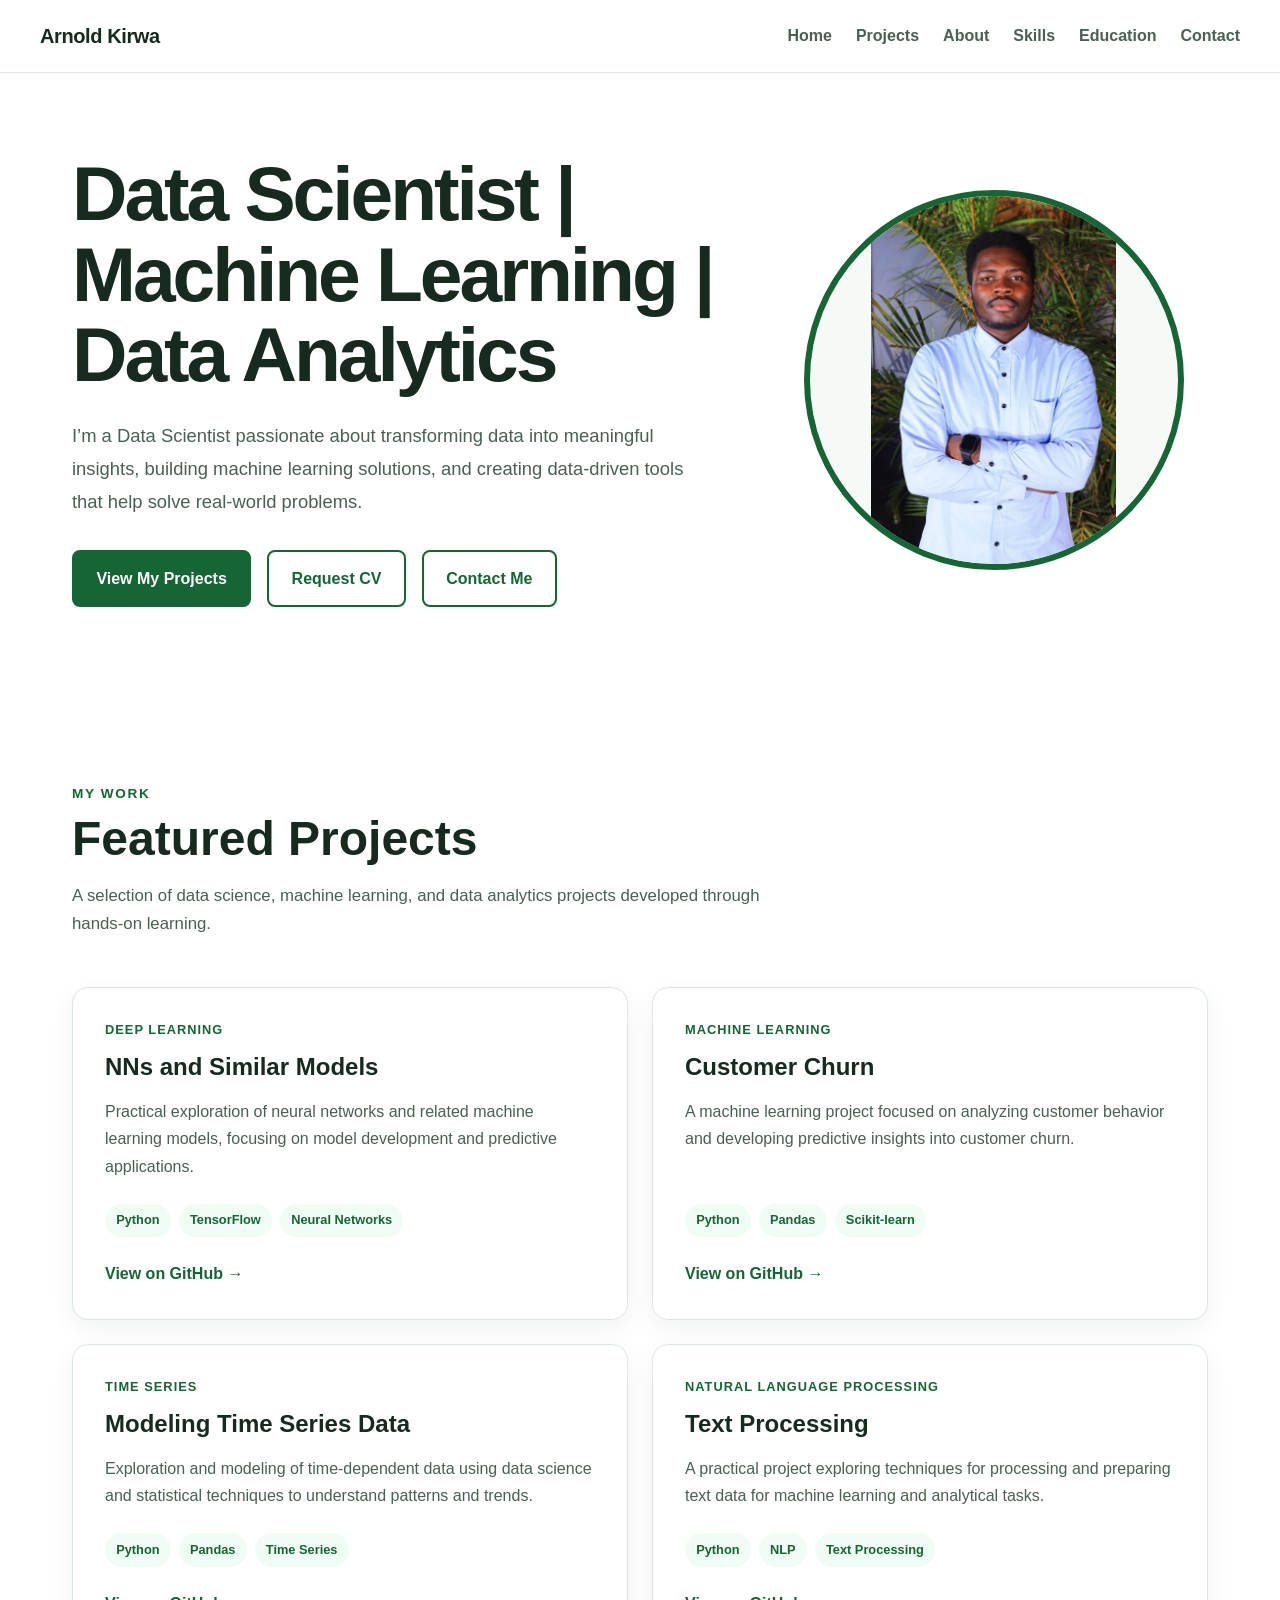
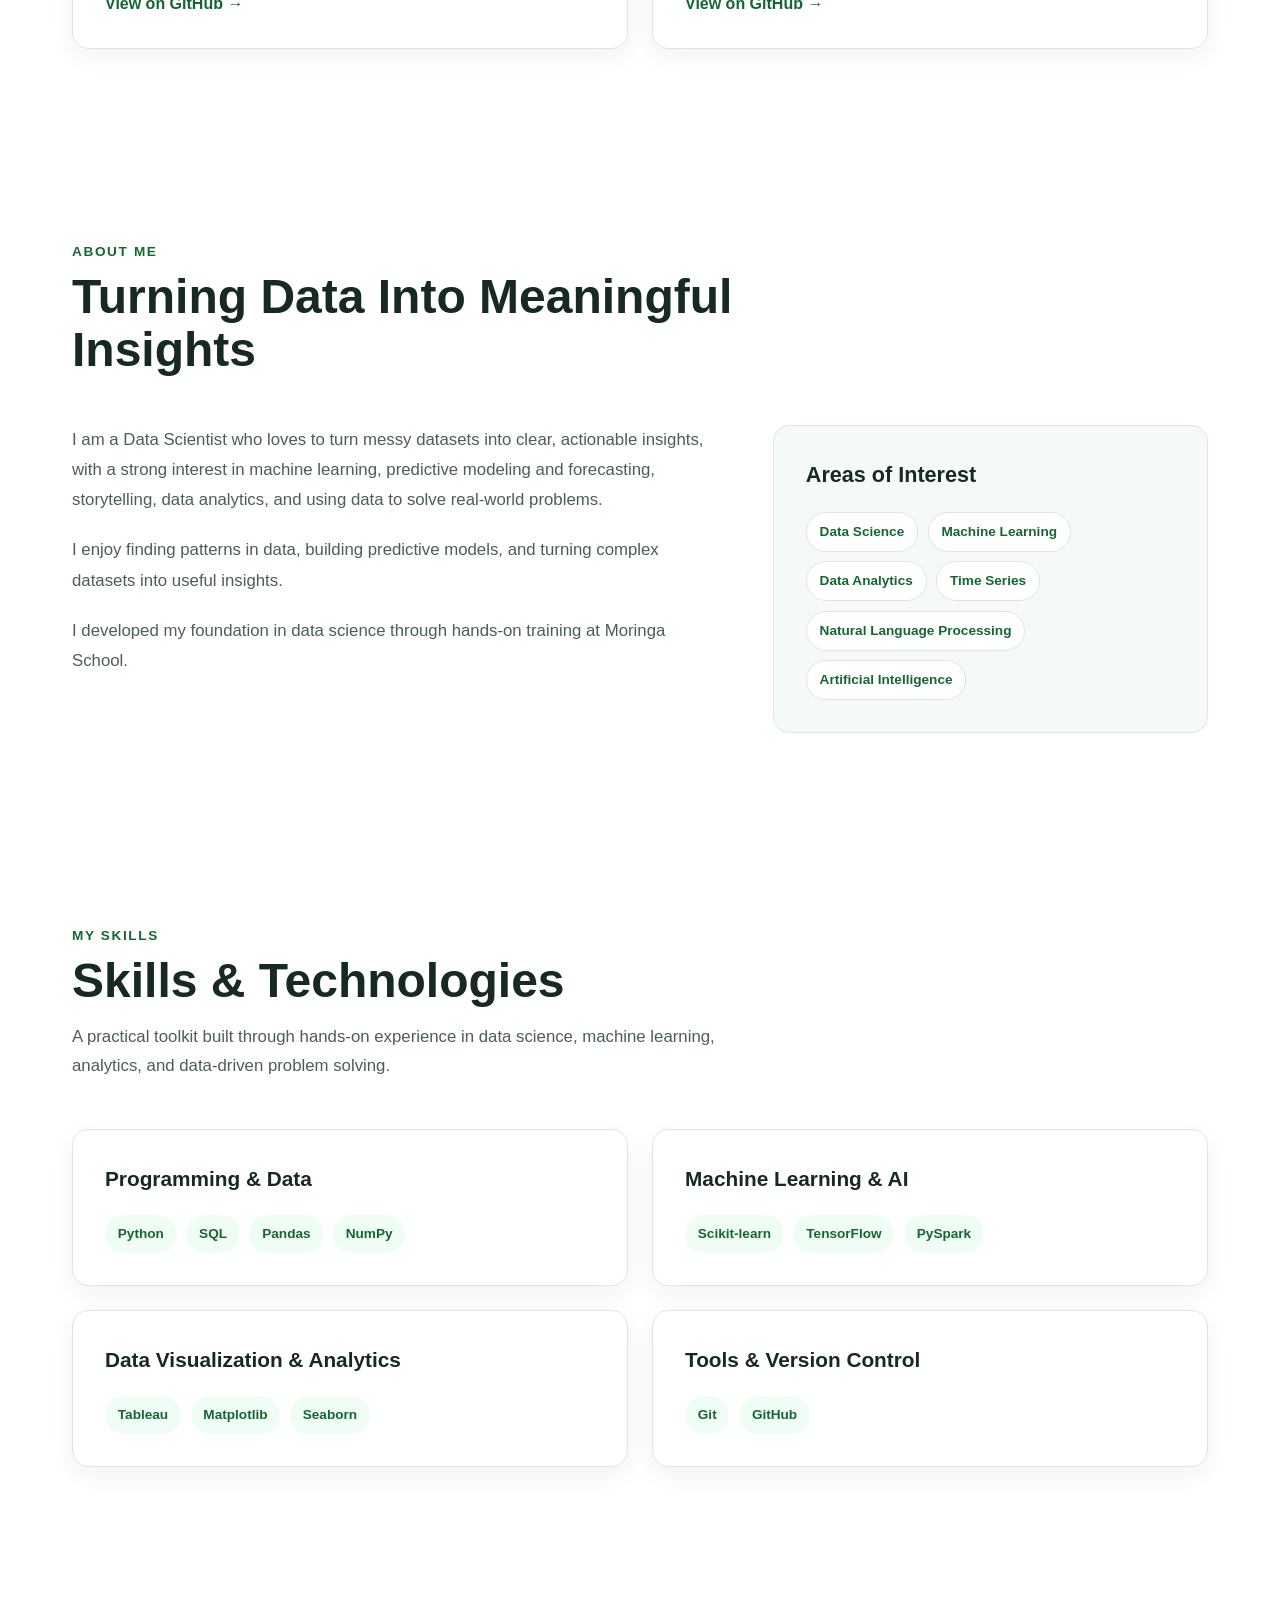
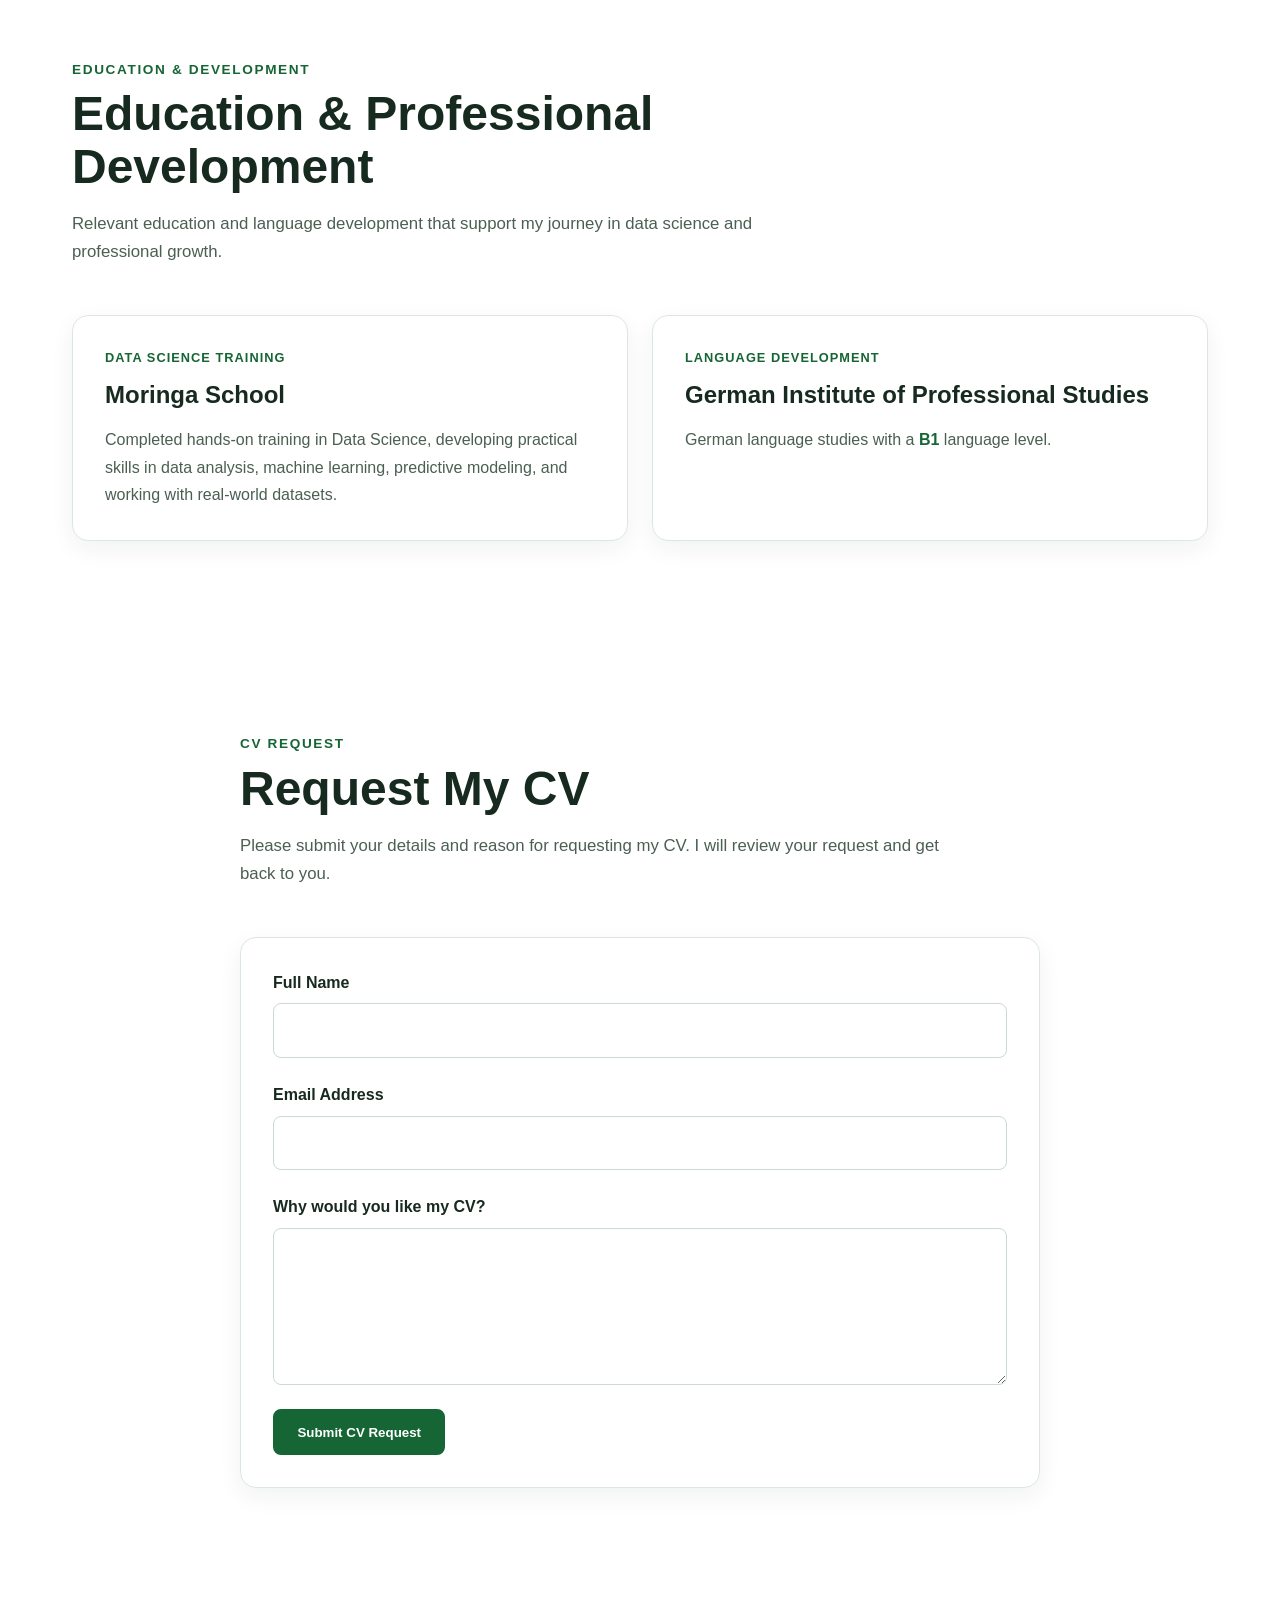
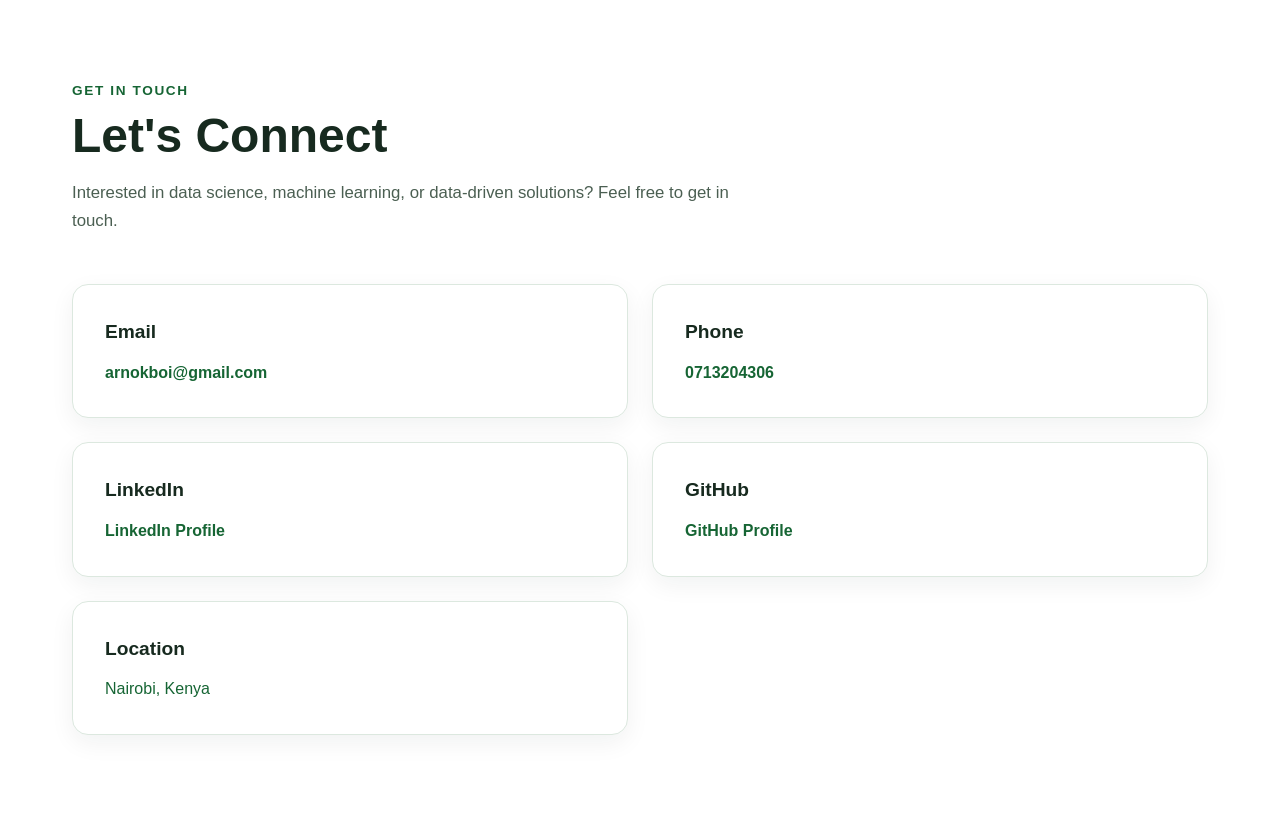
==== index.html @ 77a3b063 "Add CV request form and confirmation page" ====
<!DOCTYPE html>
<html lang="en">
<head>
    <meta charset="UTF-8">
    <meta name="viewport" content="width=device-width, initial-scale=1.0">

    <meta
        name="description"
        content="Arnold Kirwa — Data Scientist Portfolio"
    >

    <title>Arnold Kirwa | Data Scientist</title>

    <link rel="stylesheet" href="css/style.css">
</head>

<body>

    <header>
        <nav>
            <a href="index.html"  class="site-name" aria-label="Arnold Kirwa home">
                Arnold Kirwa
            </a>

            <ul>
<li><a href="#home">Home</a></li>
<li><a href="#projects">Projects</a></li>
<li><a href="#about">About</a></li>
<li><a href="#skills">Skills</a></li>
<li><a href="#education">Education</a></li>
<li><a href="#contact">Contact</a></li>
            </ul>
        </nav>
    </header>

    <main>

        
        <section id="home">
    <div class="hero-content">

        <div class="hero-text">
            <h1>Data Scientist | Machine Learning | Data Analytics</h1>

            <p class="hero-introduction">
                I’m a Data Scientist passionate about transforming data into
                meaningful insights, building machine learning solutions, and
                creating data-driven tools that help solve real-world problems.
            </p>

            <div class="hero-buttons">
                <a href="#projects" class="btn btn-primary">
                    View My Projects
                </a>

                <a href="#cv-request" class="btn btn-secondary">
    Request CV
</a>

                

            <a href="#contact" class="btn btn-secondary">
                    Contact Me
                </a>
            </div>
        </div>

         <div class="hero-image">
            <img
                src="images/arnold-kirwa.jpg"
                alt="Arnold Kirwa, Data Scientist"
            >
        </div>

    </div>
</section>

            


 <section id="projects">

    <div class="projects-container">

        <div class="section-heading">
            <p class="section-label">MY WORK</p>

            <h2>Featured Projects</h2>

            <p>
                A selection of data science, machine learning, and
                data analytics projects developed through hands-on learning.
            </p>
        </div>

        <div class="projects-grid">

            <!-- Project 1 -->
            <article class="project-card">

                <div class="project-content">

                    <p class="project-category">
                        Deep Learning
                    </p>

                    <h3>NNs and Similar Models</h3>

                    <p>
                        Practical exploration of neural networks and
                        related machine learning models, focusing on
                        model development and predictive applications.
                    </p>

                    <div class="project-technologies">
                        <span>Python</span>
                        <span>TensorFlow</span>
                        <span>Neural Networks</span>
                    </div>

                    <a
                        href="https://github.com/arnokboi-commits/NNs-and-Similar-Models"
                        class="project-link"
                        target="_blank"
                        rel="noopener noreferrer"
                    >
                        View on GitHub →
                    </a>

                </div>

            </article>


            <!-- Project 2 -->
            <article class="project-card">

                <div class="project-content">

                    <p class="project-category">
                        Machine Learning
                    </p>

                    <h3>Customer Churn</h3>

                    <p>
                        A machine learning project focused on analyzing
                        customer behavior and developing predictive
                        insights into customer churn.
                    </p>

                    <div class="project-technologies">
                        <span>Python</span>
                        <span>Pandas</span>
                        <span>Scikit-learn</span>
                    </div>

                    <a
                        href="https://github.com/arnokboi-commits/customer-churn"
                        class="project-link"
                        target="_blank"
                        rel="noopener noreferrer"
                    >
                        View on GitHub →
                    </a>

                </div>

            </article>


            <!-- Project 3 -->
            <article class="project-card">

                <div class="project-content">

                    <p class="project-category">
                        Time Series
                    </p>

                    <h3>Modeling Time Series Data</h3>

                    <p>
                        Exploration and modeling of time-dependent data
                        using data science and statistical techniques
                        to understand patterns and trends.
                    </p>

                    <div class="project-technologies">
                        <span>Python</span>
                        <span>Pandas</span>
                        <span>Time Series</span>
                    </div>

                    <a
                    href="https://github.com/arnokboi-commits/Modeling-Time-Series-Data"
                        class="project-link"
                        target="_blank"
                        rel="noopener noreferrer"
                    >
                        View on GitHub →
                    </a>

                </div>

            </article>


            <!-- Project 4 -->
            <article class="project-card">

                <div class="project-content">

                    <p class="project-category">
                        Natural Language Processing
                    </p>

                    <h3>Text Processing</h3>

                    <p>
                        A practical project exploring techniques for
                        processing and preparing text data for
                        machine learning and analytical tasks.
                    </p>

                    <div class="project-technologies">
                        <span>Python</span>
                        <span>NLP</span>
                        <span>Text Processing</span>
                    </div>

                    <a
                        href="https://github.com/arnokboi-commits/text-processing"
                        class="project-link"
                        target="_blank"
                        rel="noopener noreferrer"
                    >
                        View on GitHub →
                    </a>

                </div>

            </article>

        </div>

    </div>

</section>


<section id="about">

    <div class="about-container">

        <div class="section-heading">
            <p class="section-label">ABOUT ME</p>

            <h2>Turning Data Into Meaningful Insights</h2>
        </div>

        <div class="about-content">

            <div class="about-introduction">

                <p>
                    I am a Data Scientist who loves to turn messy datasets
                    into clear, actionable insights, with a strong interest
                    in machine learning, predictive modeling and forecasting,
                    storytelling, data analytics, and using data to solve
                    real-world problems.
                </p>

                <p>
                    I enjoy finding patterns in data, building predictive
                    models, and turning complex datasets into useful insights.
                </p>

                <p>
                    I developed my foundation in data science through
                    hands-on training at Moringa School.
                </p>

            </div>

            <div class="about-focus">

                <h3>Areas of Interest</h3>

                <div class="about-skills">
                    <span>Data Science</span>
                    <span>Machine Learning</span>
                    <span>Data Analytics</span>
                    <span>Time Series</span>
                    <span>Natural Language Processing</span>
                    <span>Artificial Intelligence</span>
                </div>

            </div>

        </div>

    </div>

</section>


<section id="skills">

    <div class="skills-container">

        <div class="section-heading">
            <p class="section-label">MY SKILLS</p>

            <h2>Skills & Technologies</h2>

            <p>
                A practical toolkit built through hands-on experience
                in data science, machine learning, analytics, and
                data-driven problem solving.
            </p>
        </div>


        <div class="skills-grid">

            <!-- Programming & Data -->
            <div class="skill-category">

                <h3>Programming & Data</h3>

                <div class="skill-list">
                    <span>Python</span>
                    <span>SQL</span>
                    <span>Pandas</span>
                    <span>NumPy</span>
                </div>

            </div>


            <!-- Machine Learning & AI -->
            <div class="skill-category">

                <h3>Machine Learning & AI</h3>

                <div class="skill-list">
                    <span>Scikit-learn</span>
                    <span>TensorFlow</span>
                    <span>PySpark</span>
                </div>

            </div>


            <!-- Data Visualization & Analytics -->
            <div class="skill-category">

                <h3>Data Visualization & Analytics</h3>

                <div class="skill-list">
                    <span>Tableau</span>
                    <span>Matplotlib</span>
                    <span>Seaborn</span>
                </div>

            </div>


            <!-- Tools & Version Control -->
            <div class="skill-category">

                <h3>Tools & Version Control</h3>

                <div class="skill-list">
                    <span>Git</span>
                    <span>GitHub</span>
                </div>

            </div>

        </div>

    </div>

</section>


<section id="education">

    <div class="education-container">

        <div class="section-heading">
            <p class="section-label">EDUCATION & DEVELOPMENT</p>

            <h2>Education & Professional Development</h2>

            <p>
                Relevant education and language development that support
                my journey in data science and professional growth.
            </p>
        </div>


        <div class="education-list">

            <!-- Moringa School -->
            <article class="education-item">

                <div class="education-content">

                    <p class="education-type">
                        Data Science Training
                    </p>

                    <h3>Moringa School</h3>

                    <p>
                        Completed hands-on training in Data Science,
                        developing practical skills in data analysis,
                        machine learning, predictive modeling, and
                        working with real-world datasets.
                    </p>

                </div>

            </article>


            <!-- German Institute -->
            <article class="education-item">

                <div class="education-content">

                    <p class="education-type">
                        Language Development
                    </p>

                    <h3>German Institute of Professional Studies</h3>

                    <p>
                        German language studies with a
                        <strong>B1</strong> language level.
                    </p>

                </div>

            </article>

        </div>

    </div>

</section>

<section id="cv-request">

    <div class="cv-request-container">

        <div class="section-heading">
            <p class="section-label">CV REQUEST</p>

            <h2>Request My CV</h2>

            <p>
                Please submit your details and reason for requesting my CV.
                I will review your request and get back to you.
            </p>
        </div>

        <form
    action="https://formspree.io/f/xkjgrlby"
    method="POST"
    class="cv-request-form"
>
    <input type="hidden" name="_next" value="https://arnokboi-commits.github.io/Arnold-Kirwa-portfolio/cv-request-success.html">

            
            
        
            

            <div class="form-group">
                <label for="name">Full Name</label>
                <input
                    type="text"
                    id="name"
                    name="name"
                    required
                >
            </div>

            <div class="form-group">
                <label for="email">Email Address</label>
                <input
                    type="email"
                    id="email"
                    name="email"
                    required
                >
            </div>

            <div class="form-group">
                <label for="reason">Why would you like my CV?</label>
                <textarea
                    id="reason"
                    name="reason"
                    rows="5"
                    required
                ></textarea>
            </div>

            <button type="submit" class="btn btn-primary">
                Submit CV Request
            </button>

        </form>

    </div>

</section>


<section id="contact">

    <div class="contact-container">

        <div class="section-heading">
            <p class="section-label">GET IN TOUCH</p>

            <h2>Let's Connect</h2>

            <p>
                Interested in data science, machine learning, or
                data-driven solutions? Feel free to get in touch.
            </p>
        </div>


        <div class="contact-grid">

            <!-- Email -->
            <div class="contact-item">

                <h3>Email</h3>

                <a href="mailto:arnokboi@gmail.com">
                    arnokboi@gmail.com
                </a>

            </div>


            <!-- Phone -->
            <div class="contact-item">

                <h3>Phone</h3>

                <a href="tel:+254713204306">
                    0713204306
                </a>

            </div>


            <!-- LinkedIn -->
            <div class="contact-item">

                <h3>LinkedIn</h3>

                <a
                    href="https://www.linkedin.com/in/arnold-kirwa-464265239"
                    target="_blank"
                    rel="noopener noreferrer"
                >
                    LinkedIn Profile
                </a>

            </div>


            <!-- GitHub -->
            <div class="contact-item">

                <h3>GitHub</h3>

                <a
                    href="https://github.com/arnokboi-commits"
                    target="_blank"
                    rel="noopener noreferrer"
                >
                    GitHub Profile
                </a>

            </div>


            <!-- Location -->
            <div class="contact-item">

                <h3>Location</h3>

                <p>Nairobi, Kenya</p>

            </div>

        </div>

    </div>

</section>
---- css/style.css ----
/* =========================================
   Base Styles
   ========================================= */

* {
    margin: 0;
    padding: 0;
    box-sizing: border-box;
}

html {
    scroll-behavior: smooth;
}

body {
    font-family: Arial, Helvetica, sans-serif;
    line-height: 1.6;
    color: #1f2937;
    background-color: #ffffff;
}

a {
    color: inherit;
    text-decoration: none;
}

ul {
    list-style: none;
}

img {
    max-width: 100%;
    display: block;
}


/* =========================================
   Navigation
   ========================================= */

header {
    width: 100%;
}

nav {
    max-width: 1200px;
    margin: 0 auto;
    padding: 1.25rem 2rem;

    display: flex;
    align-items: center;
    justify-content: space-between;
}

nav ul {
    display: flex;
    gap: 1.5rem;
}


/* =========================================
   Main Sections
   ========================================= */

section {
    width: 100%;
    max-width: 1200px;
    margin: 0 auto;
    padding: 5rem 2rem;
}


/* =========================================
   Footer
   ========================================= */

footer {
    text-align: center;
    padding: 2rem;
}

/* =========================================
   Site Branding
   ========================================= */

.site-name {
    font-size: 1.25rem;
    font-weight: 700;
    letter-spacing: -0.02em;
    color: #166534;
}

/* =========================================
   Hero Headline
   ========================================= */

.hero-content {
    max-width: 800px;
}

.hero-content h1 {
    font-size: clamp(2.5rem, 6vw, 5rem);
    line-height: 1.05;
    letter-spacing: -0.04em;
    font-weight: 700;
    color: #172a1f;
}

/* =========================================
   Hero Introduction
   ========================================= */

.hero-introduction {
    max-width: 680px;
    margin-top: 1.5rem;
    font-size: 1.15rem;
    line-height: 1.8;
    color: #4b5f52;
}

Ctrl + End

/* =========================================
   Hero Layout
   ========================================= */

#home {
    min-height: 80vh;
    display: flex;
    align-items: center;
}

.hero-content {
    width: 100%;
    max-width: 1200px;
    margin: 0 auto;

    display: grid;
    grid-template-columns: 1.2fr 0.8fr;
    align-items: center;
    gap: 4rem;
}

.hero-text {
    max-width: 800px;
}

.hero-image {
    display: flex;
    justify-content: center;
    align-items: center;
}

.hero-image img {
    width: 380px;
    height: 380px;
    object-fit: contain;
    object-position: center;
    border-radius: 50%;
    border: 6px solid #166534;
    background-color: #f5faf7;
}

/* =========================================
   Hero Buttons
   ========================================= */

.hero-buttons {
    display: flex;
    flex-wrap: wrap;
    gap: 1rem;
    margin-top: 2rem;
}

.btn {
    display: inline-block;
    padding: 0.85rem 1.4rem;
    border-radius: 8px;
    font-weight: 600;
    text-decoration: none;
    transition: all 0.2s ease;
}

/* Main call-to-action */
.btn-primary {
    background-color: #166534;
    color: #ffffff;
    border: 2px solid #166534;
}

.btn-primary:hover {
    background-color: #14532d;
    border-color: #14532d;
}

/* Secondary buttons */
.btn-secondary {
    background-color: #ffffff;
    color: #166534;
    border: 2px solid #166534;
}

.btn-secondary:hover {
    background-color: #f0fdf4;
}

/* =========================================
   Hero Responsive Layout
   ========================================= */

@media (max-width: 768px) {
    #home {
        min-height: auto;
    }

    .hero-content {
        grid-template-columns: 1fr;
        gap: 3rem;
        text-align: center;
    }

    .hero-text {
        max-width: 100%;
    }

    .hero-introduction {
        margin-left: auto;
        margin-right: auto;
    }

    .hero-buttons {
        justify-content: center;
    }

    .hero-image {
        order: -1;
    }

    .hero-image img {
        width: 300px;
        height: 300px;
    }
}

/* =========================================
   Projects Section
   ========================================= */

#projects {
    padding-top: 6rem;
    padding-bottom: 6rem;
}

.projects-container {
    max-width: 1200px;
    margin: 0 auto;
}

.section-heading {
    max-width: 700px;
    margin-bottom: 3rem;
}

.section-label {
    margin-bottom: 0.5rem;
    font-size: 0.85rem;
    font-weight: 700;
    letter-spacing: 0.12em;
    color: #166534;
}

.section-heading h2 {
    margin-bottom: 1rem;
    font-size: clamp(2rem, 4vw, 3rem);
    line-height: 1.1;
    color: #172a1f;
}

.section-heading > p:last-child {
    font-size: 1.05rem;
    line-height: 1.7;
    color: #4b5f52;
}


/* Project cards */

.projects-grid {
    display: grid;
    grid-template-columns: repeat(2, 1fr);
    gap: 1.5rem;
}

.project-card {
    background-color: #ffffff;
    border: 1px solid #dce8df;
    border-radius: 16px;
    padding: 2rem;
    box-shadow: 0 8px 24px rgba(23, 42, 31, 0.06);
    transition: transform 0.2s ease, box-shadow 0.2s ease;
}

.project-card:hover {
    transform: translateY(-5px);
    box-shadow: 0 14px 32px rgba(23, 42, 31, 0.10);
}

.project-content {
    height: 100%;
    display: flex;
    flex-direction: column;
}

.project-category {
    margin-bottom: 0.75rem;
    font-size: 0.8rem;
    font-weight: 700;
    letter-spacing: 0.08em;
    text-transform: uppercase;
    color: #166534;
}

.project-card h3 {
    margin-bottom: 1rem;
    font-size: 1.5rem;
    line-height: 1.25;
    color: #172a1f;
}

.project-card > .project-content > p:not(.project-category) {
    margin-bottom: 1.5rem;
    color: #4b5f52;
    line-height: 1.7;
}

.project-technologies {
    display: flex;
    flex-wrap: wrap;
    gap: 0.5rem;
    margin-top: auto;
    margin-bottom: 1.5rem;
}

.project-technologies span {
    padding: 0.4rem 0.7rem;
    border-radius: 999px;
    background-color: #f0fdf4;
    color: #166534;
    font-size: 0.8rem;
    font-weight: 600;
}

.project-link {
    align-self: flex-start;
    color: #166534;
    font-weight: 700;
}

.project-link:hover {
    color: #14532d;
    text-decoration: underline;
}


/* Projects responsive layout */

@media (max-width: 768px) {

    .projects-grid {
        grid-template-columns: 1fr;
    }

    .project-card {
        padding: 1.5rem;
    }
}

/* =========================================
   About Section
   ========================================= */

#about {
    padding-top: 6rem;
    padding-bottom: 6rem;
}

.about-container {
    max-width: 1200px;
    margin: 0 auto;
}

.about-content {
    display: grid;
    grid-template-columns: 1.5fr 1fr;
    gap: 3rem;
    align-items: start;
}

.about-introduction {
    max-width: 720px;
}

.about-introduction p {
    margin-bottom: 1.25rem;
    color: #4b5f52;
    line-height: 1.8;
    font-size: 1.05rem;
}

.about-focus {
    padding: 2rem;
    background-color: #f5faf7;
    border: 1px solid #dce8df;
    border-radius: 16px;
}

.about-focus h3 {
    margin-bottom: 1.25rem;
    color: #172a1f;
    font-size: 1.35rem;
}

.about-skills {
    display: flex;
    flex-wrap: wrap;
    gap: 0.6rem;
}

.about-skills span {
    padding: 0.5rem 0.8rem;
    border-radius: 999px;
    background-color: #ffffff;
    border: 1px solid #dce8df;
    color: #166534;
    font-size: 0.85rem;
    font-weight: 600;
}


/* About responsive layout */

@media (max-width: 768px) {

    .about-content {
        grid-template-columns: 1fr;
        gap: 2rem;
    }

    .about-focus {
        padding: 1.5rem;
    }
}

/* =========================================
   Skills Section
   ========================================= */

#skills {
    padding-top: 6rem;
    padding-bottom: 6rem;
}

.skills-container {
    max-width: 1200px;
    margin: 0 auto;
}

.skills-grid {
    display: grid;
    grid-template-columns: repeat(2, 1fr);
    gap: 1.5rem;
}

.skill-category {
    padding: 2rem;
    background-color: #ffffff;
    border: 1px solid #dce8df;
    border-radius: 16px;
    box-shadow: 0 8px 24px rgba(23, 42, 31, 0.06);
}

.skill-category h3 {
    margin-bottom: 1.25rem;
    color: #172a1f;
    font-size: 1.3rem;
}

.skill-list {
    display: flex;
    flex-wrap: wrap;
    gap: 0.6rem;
}

.skill-list span {
    padding: 0.5rem 0.8rem;
    border-radius: 999px;
    background-color: #f0fdf4;
    color: #166534;
    font-size: 0.85rem;
    font-weight: 600;
}


/* Skills responsive layout */

@media (max-width: 768px) {

    .skills-grid {
        grid-template-columns: 1fr;
    }

    .skill-category {
        padding: 1.5rem;
    }
}


.skills-grid {
    display: grid;
    grid-template-columns: repeat(2, 1fr);
    gap: 1.5rem;
}


/* Skills responsive layout */

@media (max-width: 768px) {

    .skills-grid {
        grid-template-columns: 1fr;
    }

    .skill-category {
        padding: 1.5rem;
    }
}

/* =========================================
   Education Section
   ========================================= */

#education {
    padding-top: 6rem;
    padding-bottom: 6rem;
}

.education-container {
    max-width: 1200px;
    margin: 0 auto;
}

.education-list {
    display: grid;
    grid-template-columns: repeat(2, 1fr);
    gap: 1.5rem;
}

.education-item {
    padding: 2rem;
    background-color: #ffffff;
    border: 1px solid #dce8df;
    border-radius: 16px;
    box-shadow: 0 8px 24px rgba(23, 42, 31, 0.06);
}

.education-type {
    margin-bottom: 0.75rem;
    font-size: 0.8rem;
    font-weight: 700;
    letter-spacing: 0.08em;
    text-transform: uppercase;
    color: #166534;
}

.education-item h3 {
    margin-bottom: 1rem;
    font-size: 1.5rem;
    line-height: 1.25;
    color: #172a1f;
}

.education-item p:last-child {
    color: #4b5f52;
    line-height: 1.7;
}

.education-item strong {
    color: #166534;
}

/* Education responsive layout */

@media (max-width: 768px) {

    .education-list {
        grid-template-columns: 1fr;
    }

    .education-item {
        padding: 1.5rem;
    }
}

/* =========================================
   Contact Section
   ========================================= */

#contact {
    padding-top: 6rem;
    padding-bottom: 6rem;
}

.contact-container {
    max-width: 1200px;
    margin: 0 auto;
}

.contact-grid {
    display: grid;
    grid-template-columns: repeat(2, 1fr);
    gap: 1.5rem;
}

.contact-item {
    padding: 2rem;
    background-color: #ffffff;
    border: 1px solid #dce8df;
    border-radius: 16px;
    box-shadow: 0 8px 24px rgba(23, 42, 31, 0.06);
}

.contact-item h3 {
    margin-bottom: 0.75rem;
    color: #172a1f;
    font-size: 1.2rem;
}

.contact-item a,
.contact-item p {
    color: #166534;
    line-height: 1.6;
}

.contact-item a {
    font-weight: 600;
}

.contact-item a:hover {
    color: #14532d;
    text-decoration: underline;
}

/* Contact responsive layout */

@media (max-width: 768px) {

    .contact-grid {
        grid-template-columns: 1fr;
    }

    .contact-item {
        padding: 1.5rem;
    }
}

/* =========================================
   Navigation
   ========================================= */

header {
    background-color: #ffffff;
    border-bottom: 1px solid #dce8df;
}

nav {
    max-width: 1200px;
    margin: 0 auto;
    padding: 1.25rem 0;

    display: flex;
    align-items: center;
    justify-content: space-between;
    gap: 2rem;
}

.site-name {
    color: #172a1f;
    font-size: 1.25rem;
    font-weight: 700;
    text-decoration: none;
}

nav ul {
    display: flex;
    align-items: center;
    gap: 1.5rem;
    list-style: none;
    margin: 0;
    padding: 0;
}

nav ul a {
    color: #4b5f52;
    font-weight: 600;
    text-decoration: none;
}

nav ul a:hover {
    color: #166534;
}

/* Navigation responsive layout */

@media (max-width: 768px) {

    nav {
        flex-direction: column;
        align-items: center;
        gap: 1rem;
    }

    nav ul {
        flex-wrap: wrap;
        justify-content: center;
        gap: 0.9rem 1.2rem;
    }
}

#cv-request {
    padding-top: 6rem;
    padding-bottom: 6rem;
}

.cv-request-container {
    max-width: 800px;
    margin: 0 auto;
}

.cv-request-form {
    display: flex;
    flex-direction: column;
    gap: 1.5rem;
    padding: 2rem;
    background-color: #ffffff;
    border: 1px solid #dce8df;
    border-radius: 16px;
    box-shadow: 0 8px 24px rgba(23, 42, 31, 0.06);
}

.form-group {
    display: flex;
    flex-direction: column;
    gap: 0.5rem;
}

.form-group label {
    font-weight: 600;
    color: #172a1f;
}

.form-group input,
.form-group textarea {
    width: 100%;
    padding: 0.85rem 1rem;
    border: 1px solid #cbd9cf;
    border-radius: 8px;
    font: inherit;
    color: #172a1f;
    background-color: #ffffff;
    box-sizing: border-box;
}

.form-group input:focus,
.form-group textarea:focus {
    outline: none;
    border-color: #166534;
    box-shadow: 0 0 0 3px rgba(22, 101, 52, 0.1);
}

.form-group textarea {
    resize: vertical;
    min-height: 140px;
}

.cv-request-form button {
    align-self: flex-start;
    cursor: pointer;
}

#cv-request-success {
    min-height: 70vh;
    display: flex;
    align-items: center;
}

.success-container {
    max-width: 700px;
    margin: 0 auto;
    text-align: center;
}

.success-container h1 {
    margin-bottom: 1rem;
    font-size: clamp(2rem, 5vw, 3rem);
    color: #172a1f;
}

.success-container p:not(.section-label) {
    margin-bottom: 2rem;
    color: #4b5f52;
    line-height: 1.8;
    font-size: 1.05rem;
}
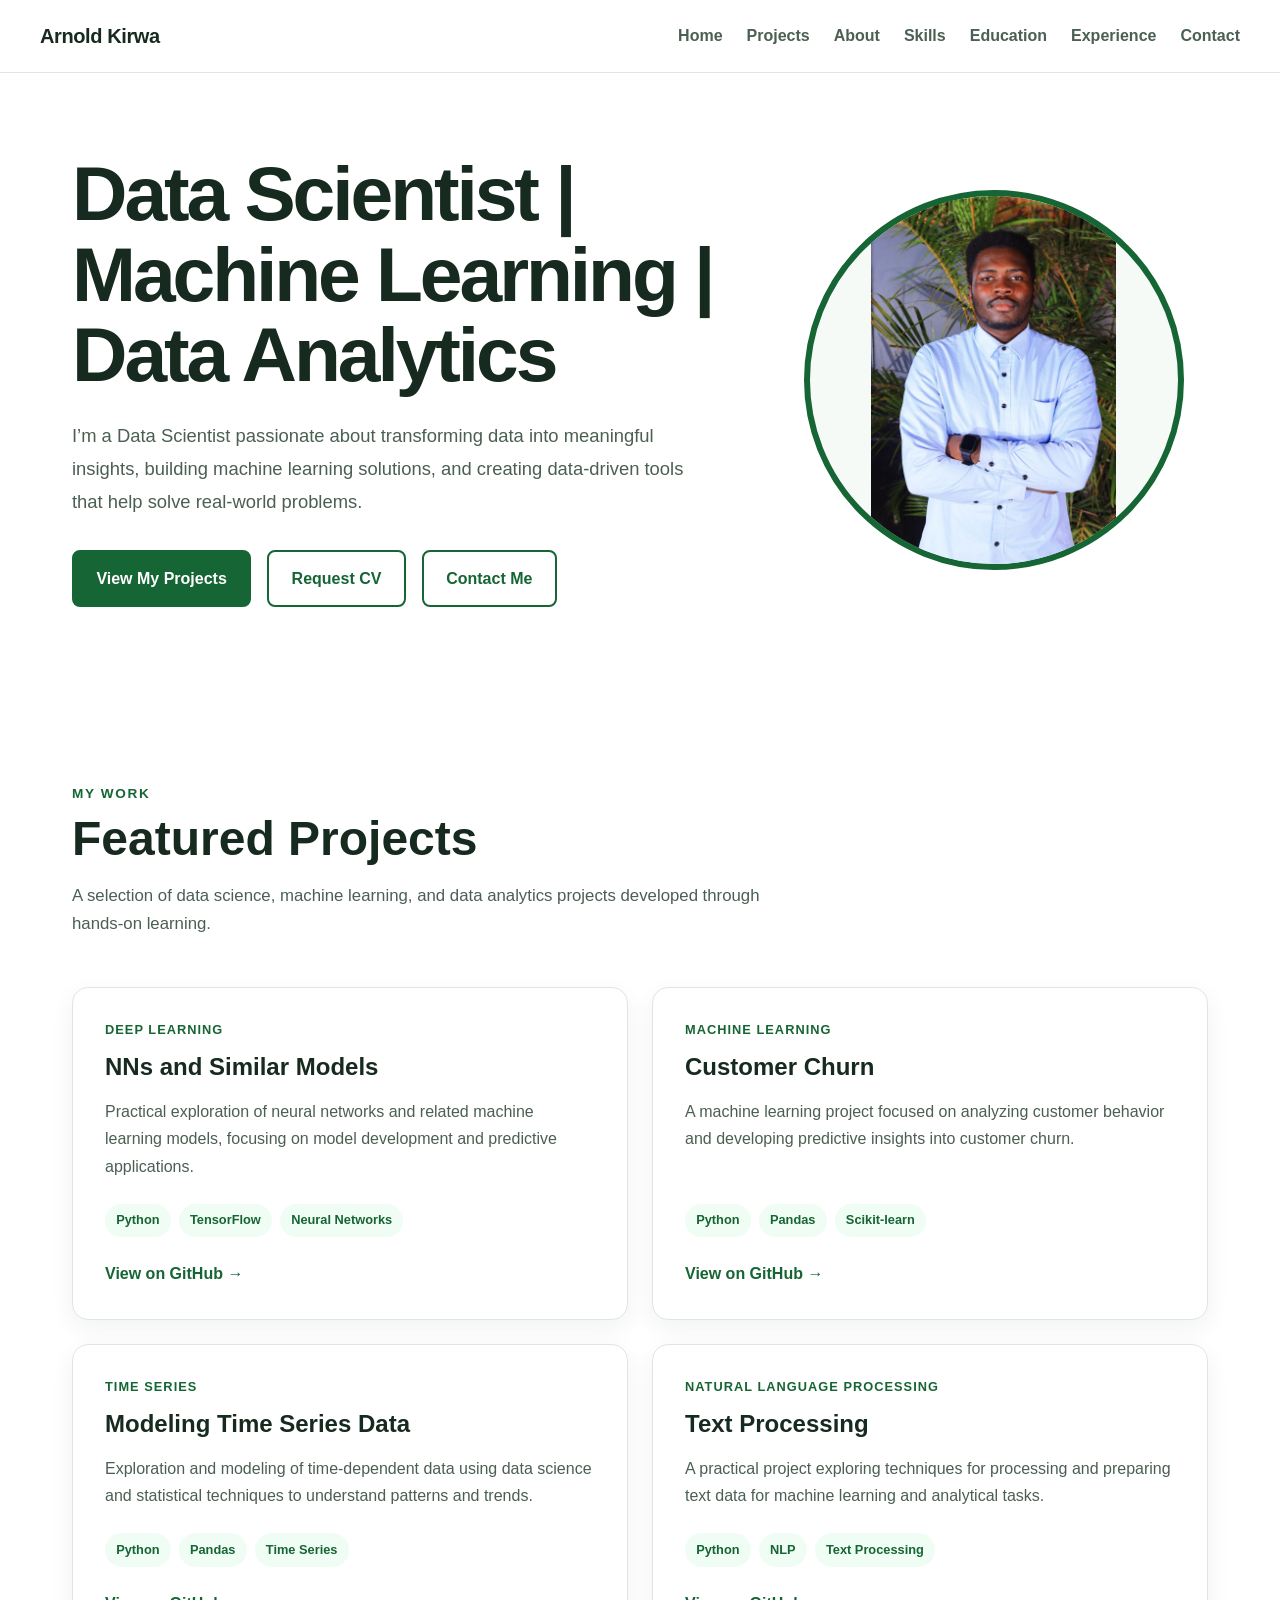
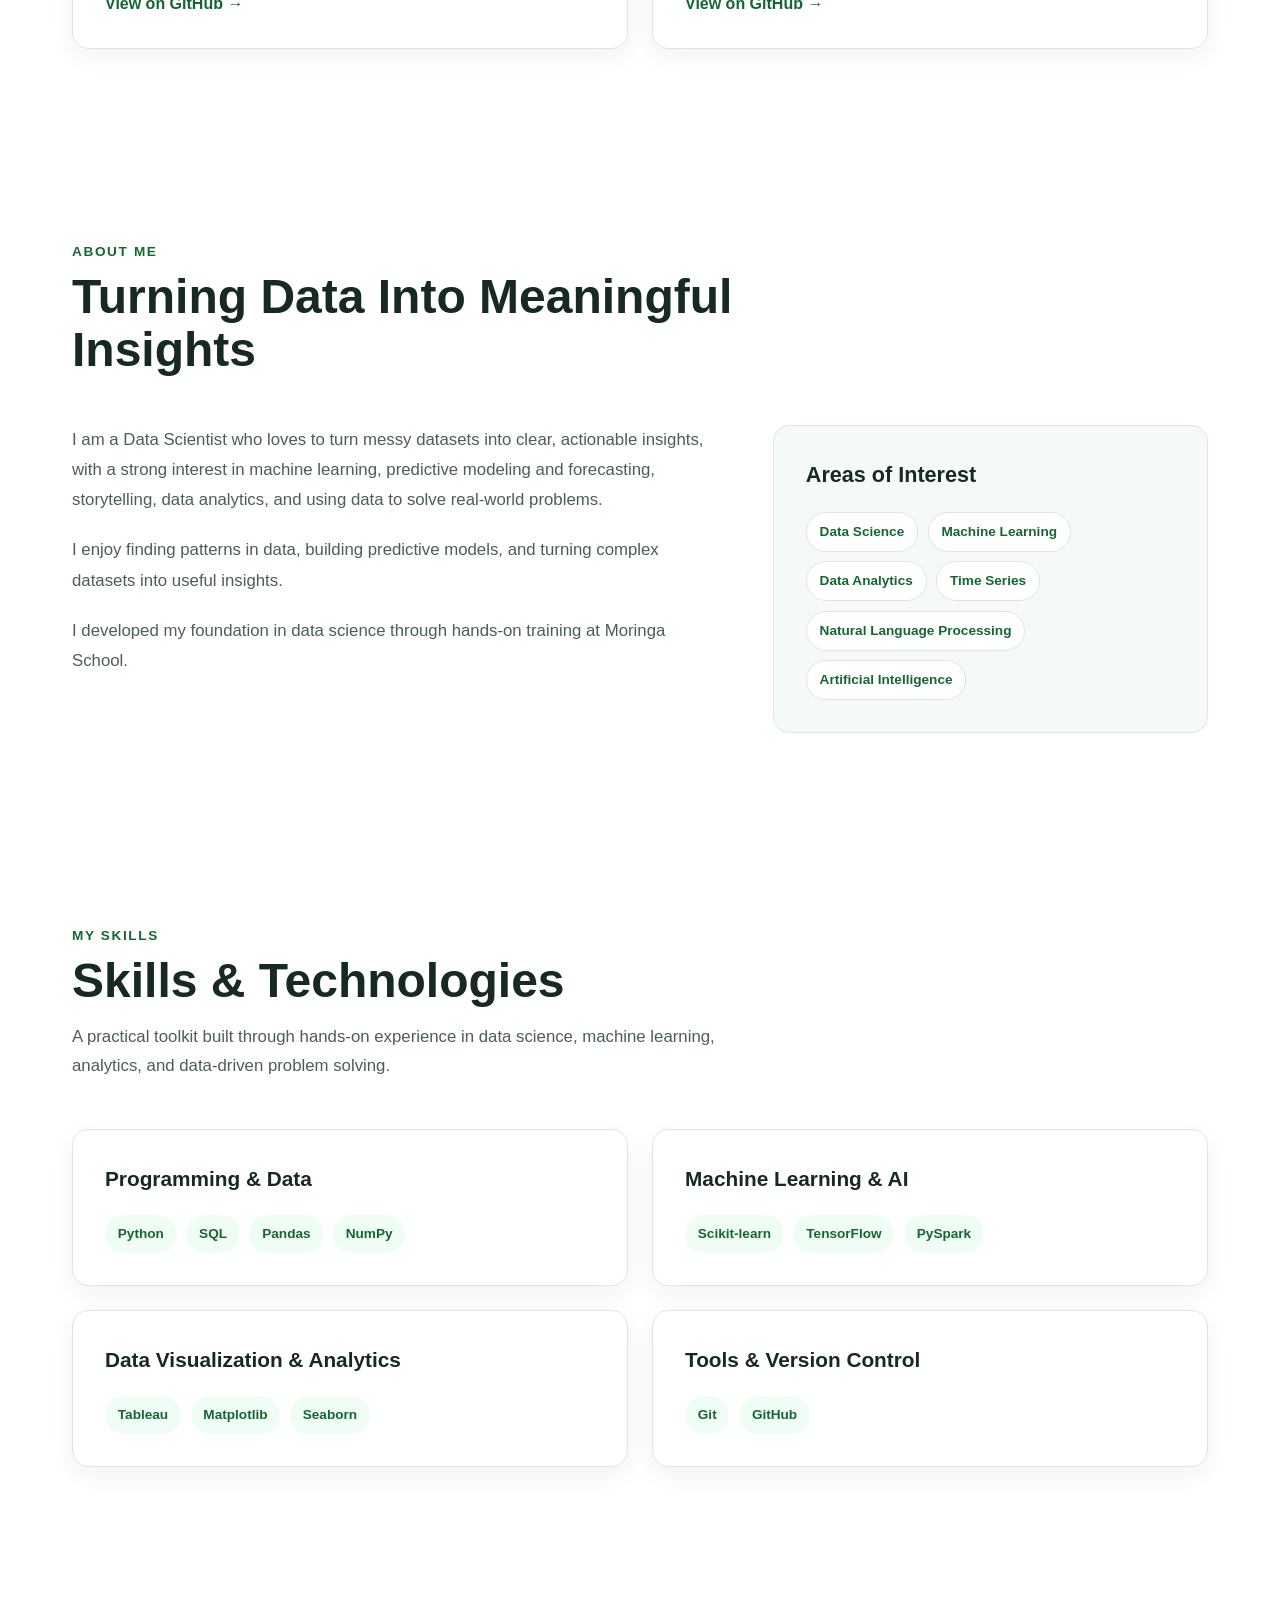
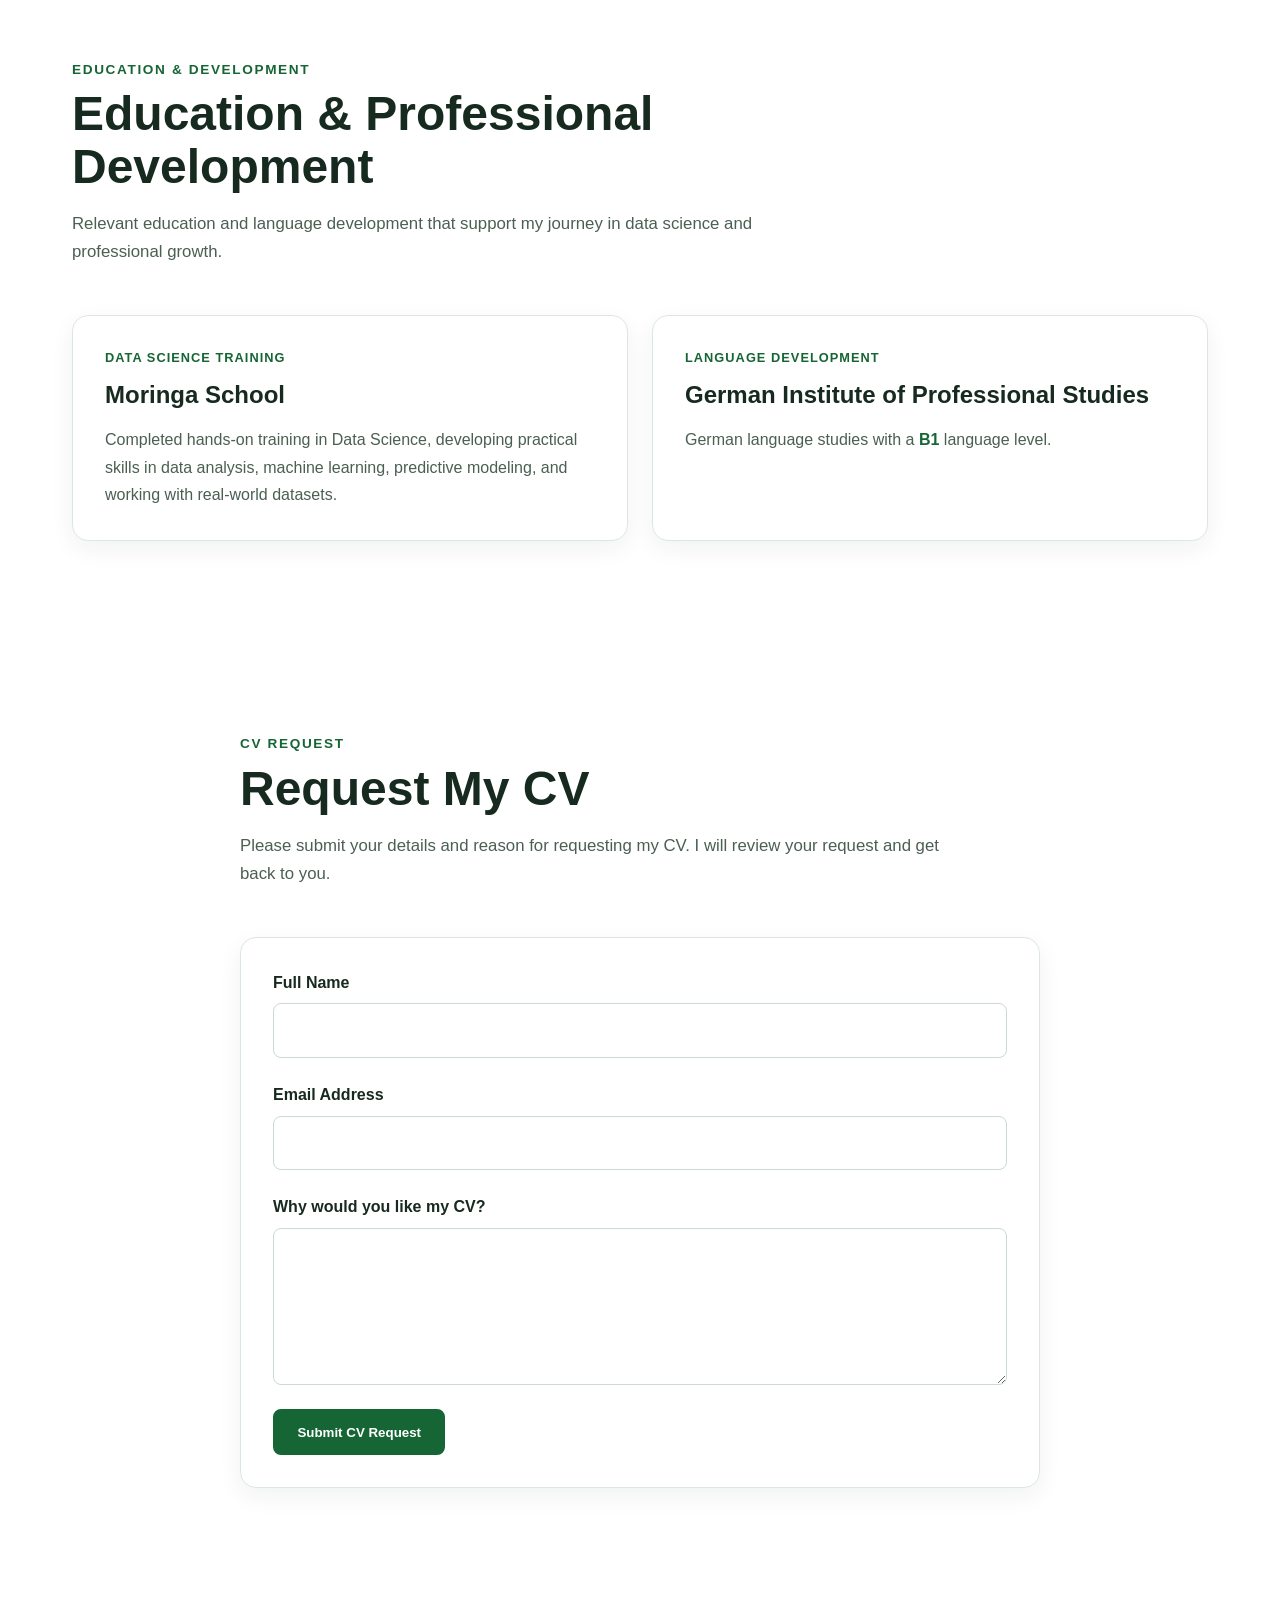
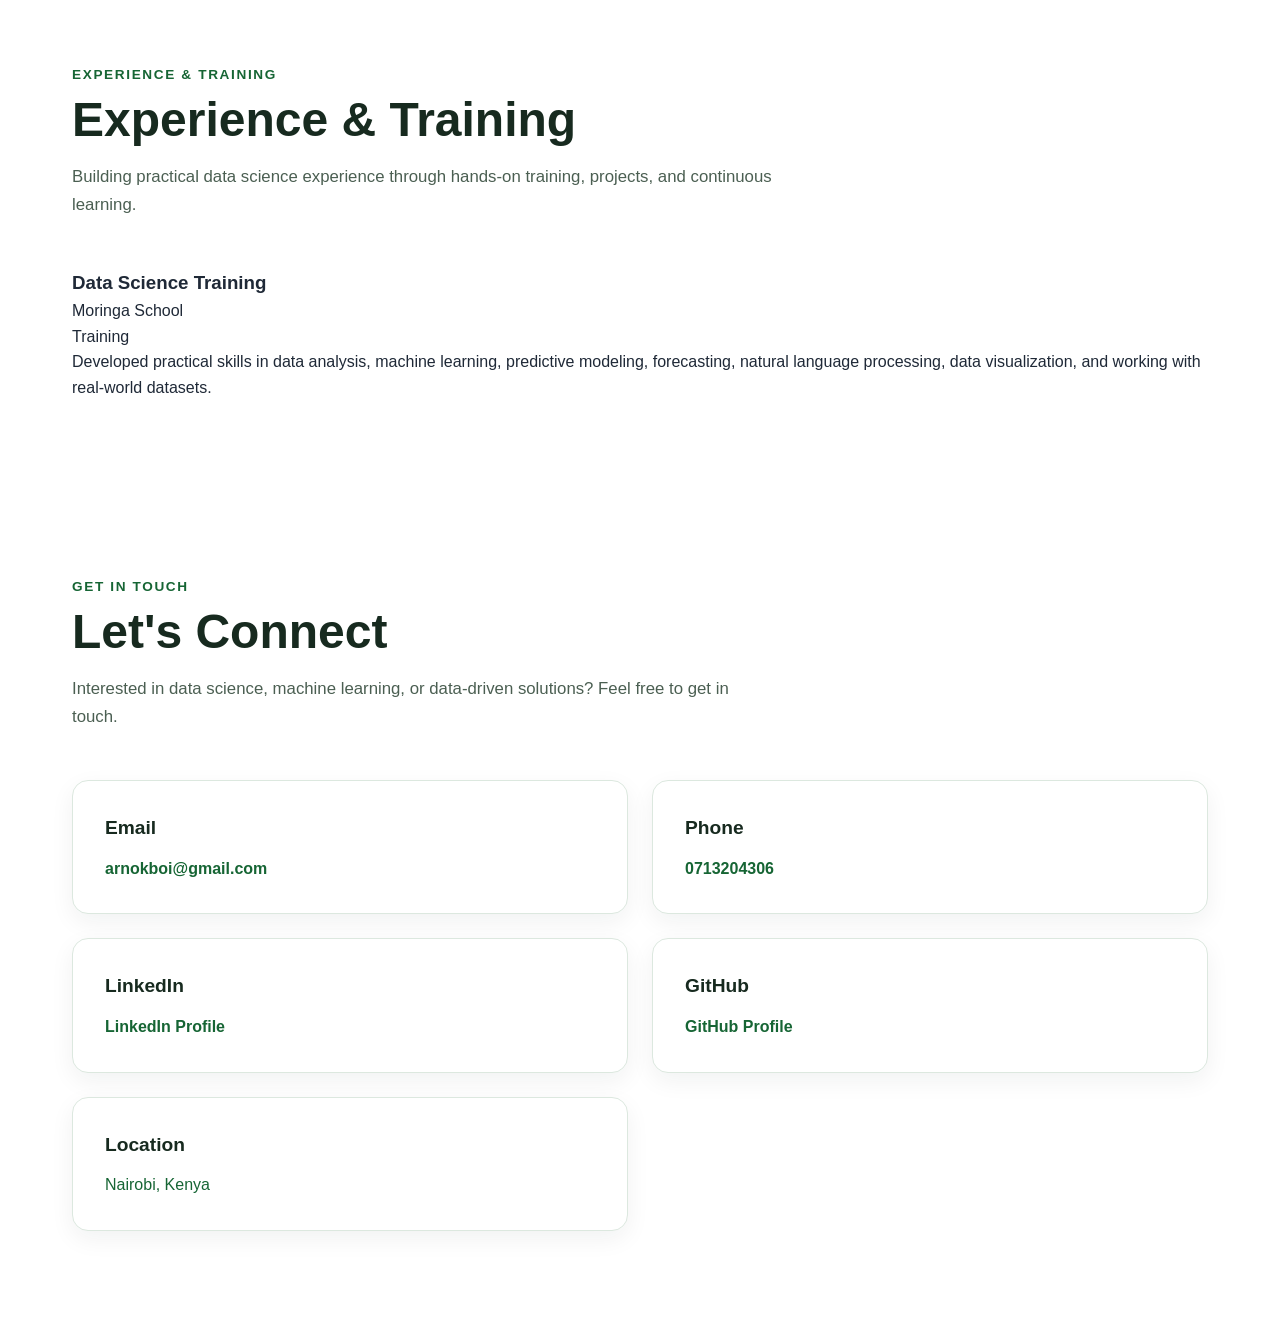
==== commit b7e5cac7: "Add experience and training section" ====
--- a/index.html
+++ b/index.html
@@ -28,6 +28,7 @@
 <li><a href="#about">About</a></li>
 <li><a href="#skills">Skills</a></li>
 <li><a href="#education">Education</a></li>
+<li><a href="#experience">Experience</a></li>
 <li><a href="#contact">Contact</a></li>
             </ul>
         </nav>
@@ -520,9 +521,49 @@
 
 </section>
 
+</section>
+
+<section id="experience">
+
+    <div class="experience-container">
+
+        <div class="section-heading">
+            <p class="section-label">EXPERIENCE & TRAINING</p>
+
+            <h2>Experience & Training</h2>
+
+            <p>
+                Building practical data science experience through hands-on
+                training, projects, and continuous learning.
+            </p>
+        </div>
+
+        <div class="experience-item">
+
+            <div class="experience-header">
+                <div>
+                    <h3>Data Science Training</h3>
+                    <p class="experience-organization">Moringa School</p>
+                </div>
+
+                <span class="experience-status">Training</span>
+            </div>
+
+            <p>
+                Developed practical skills in data analysis, machine learning,
+                predictive modeling, forecasting, natural language processing,
+                data visualization, and working with real-world datasets.
+            </p>
+
+        </div>
+
+    </div>
+
+</section>
+
 
 <section id="contact">
-
+ 
     <div class="contact-container">
 
         <div class="section-heading">
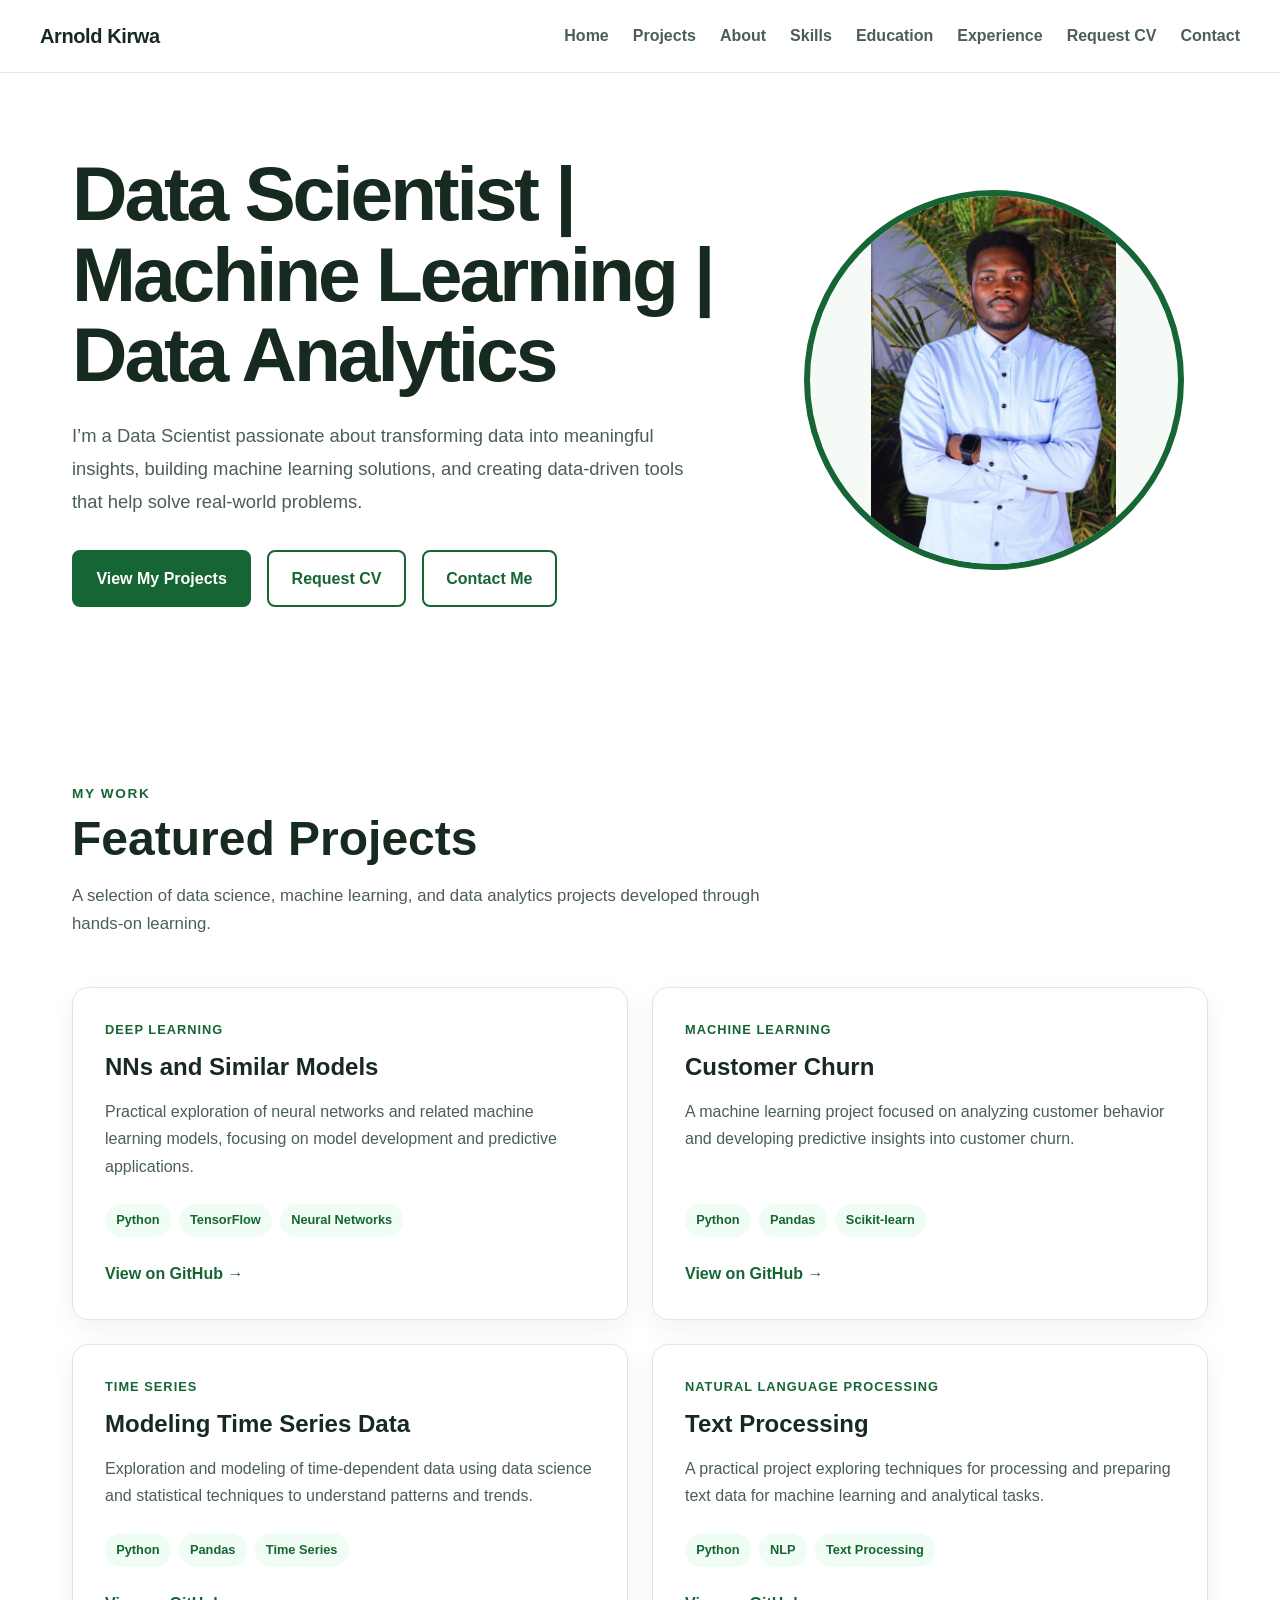
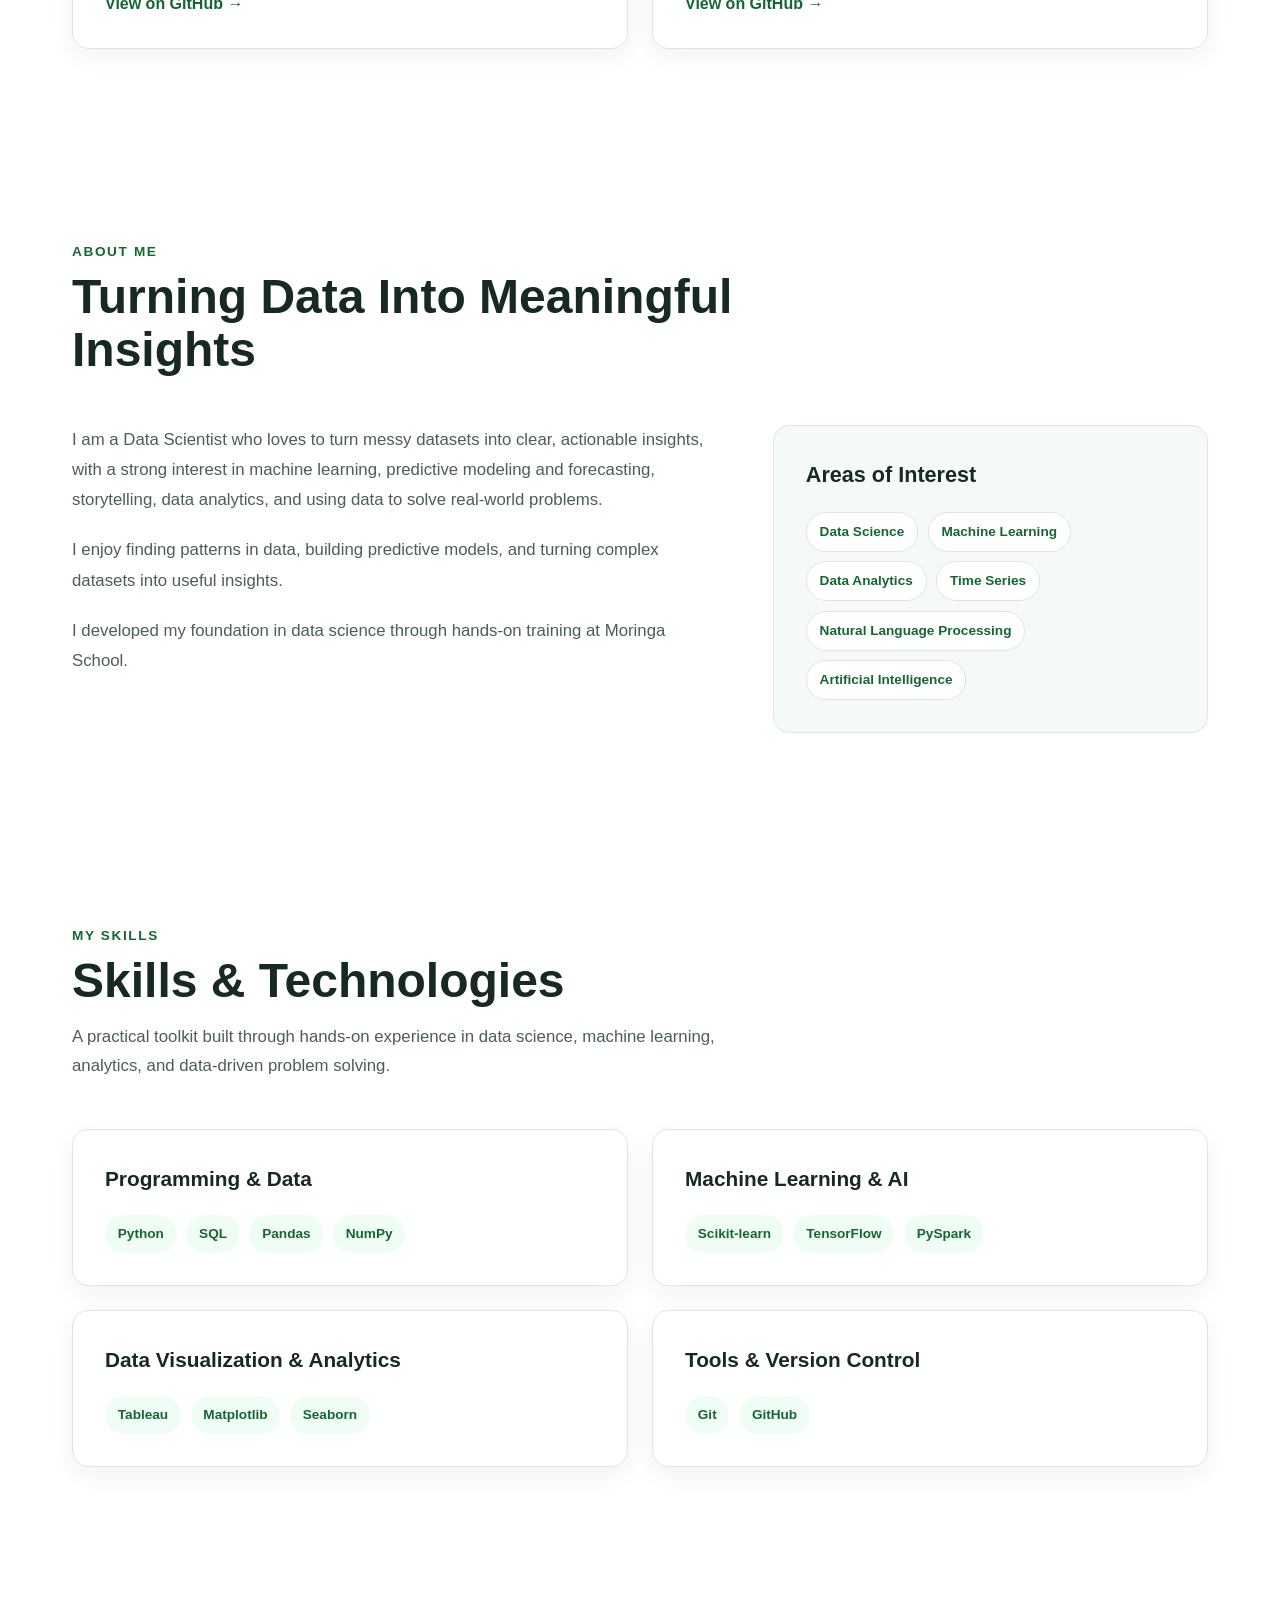
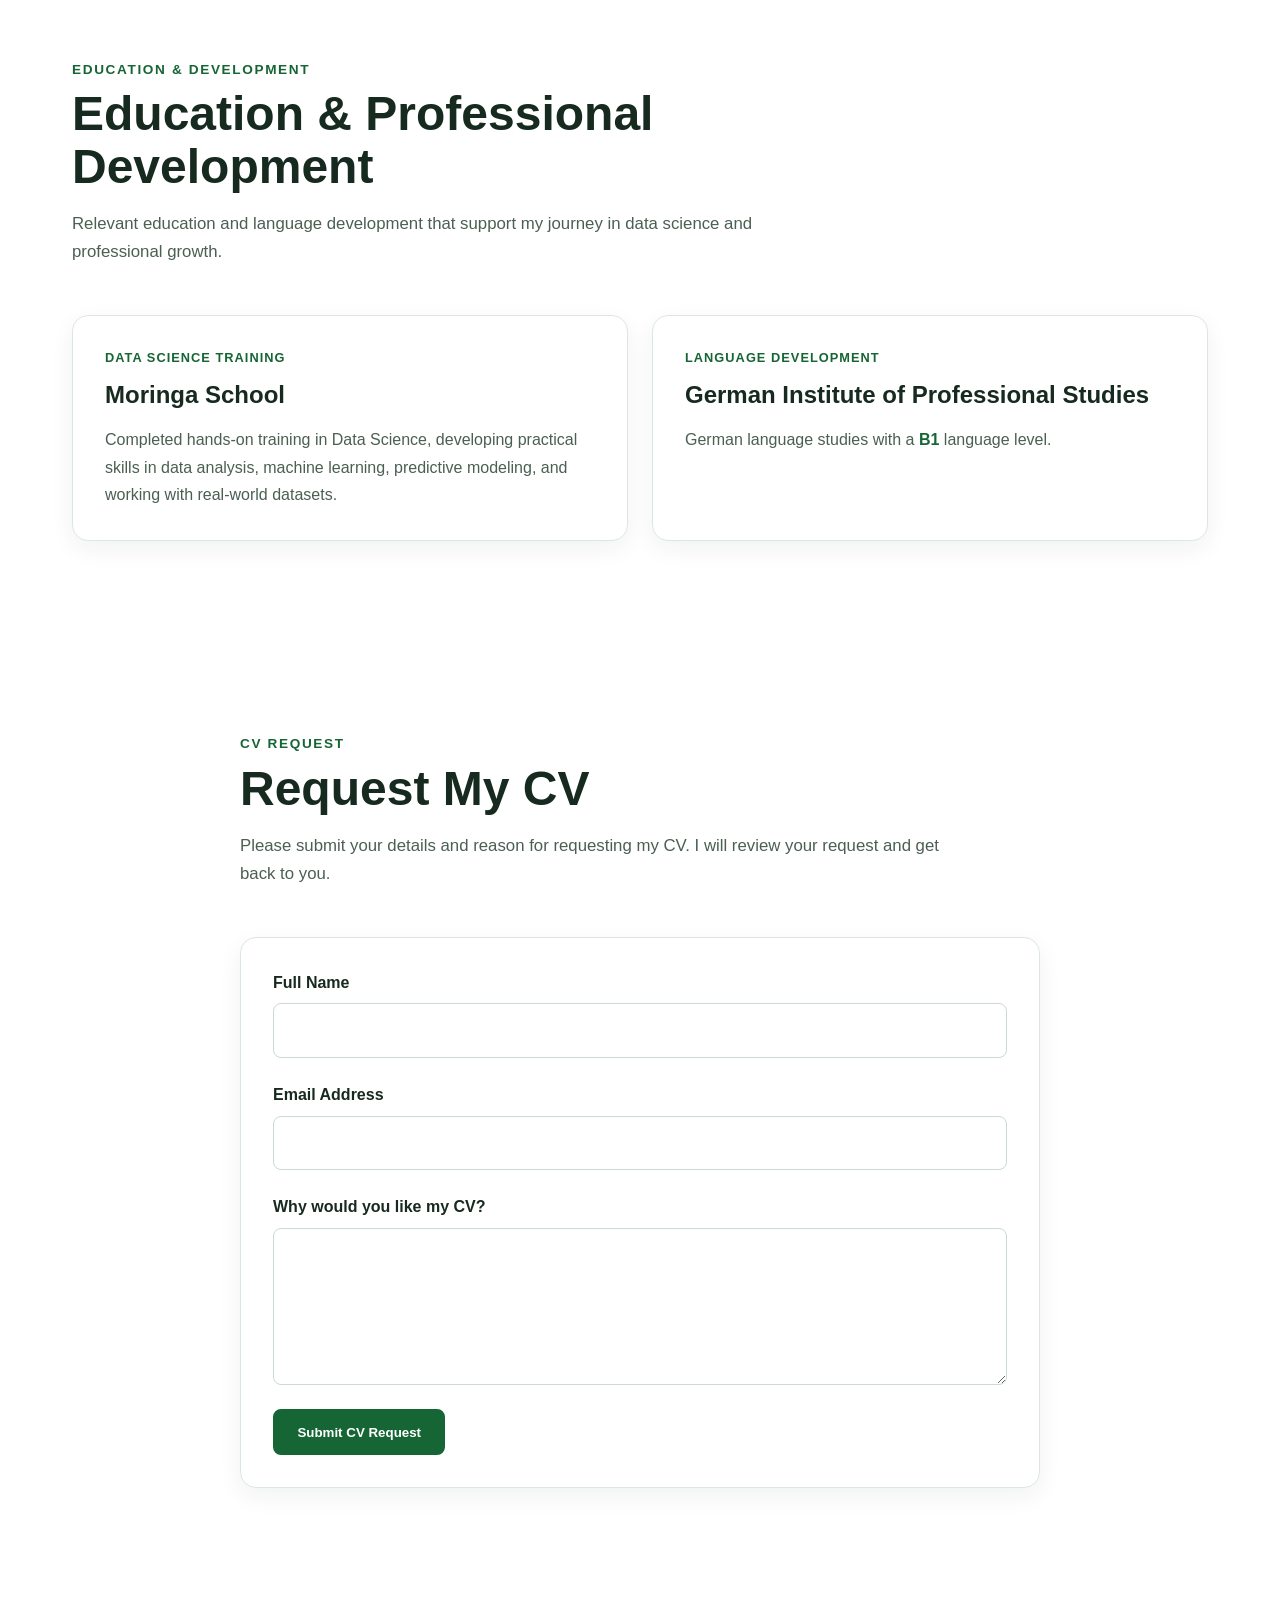
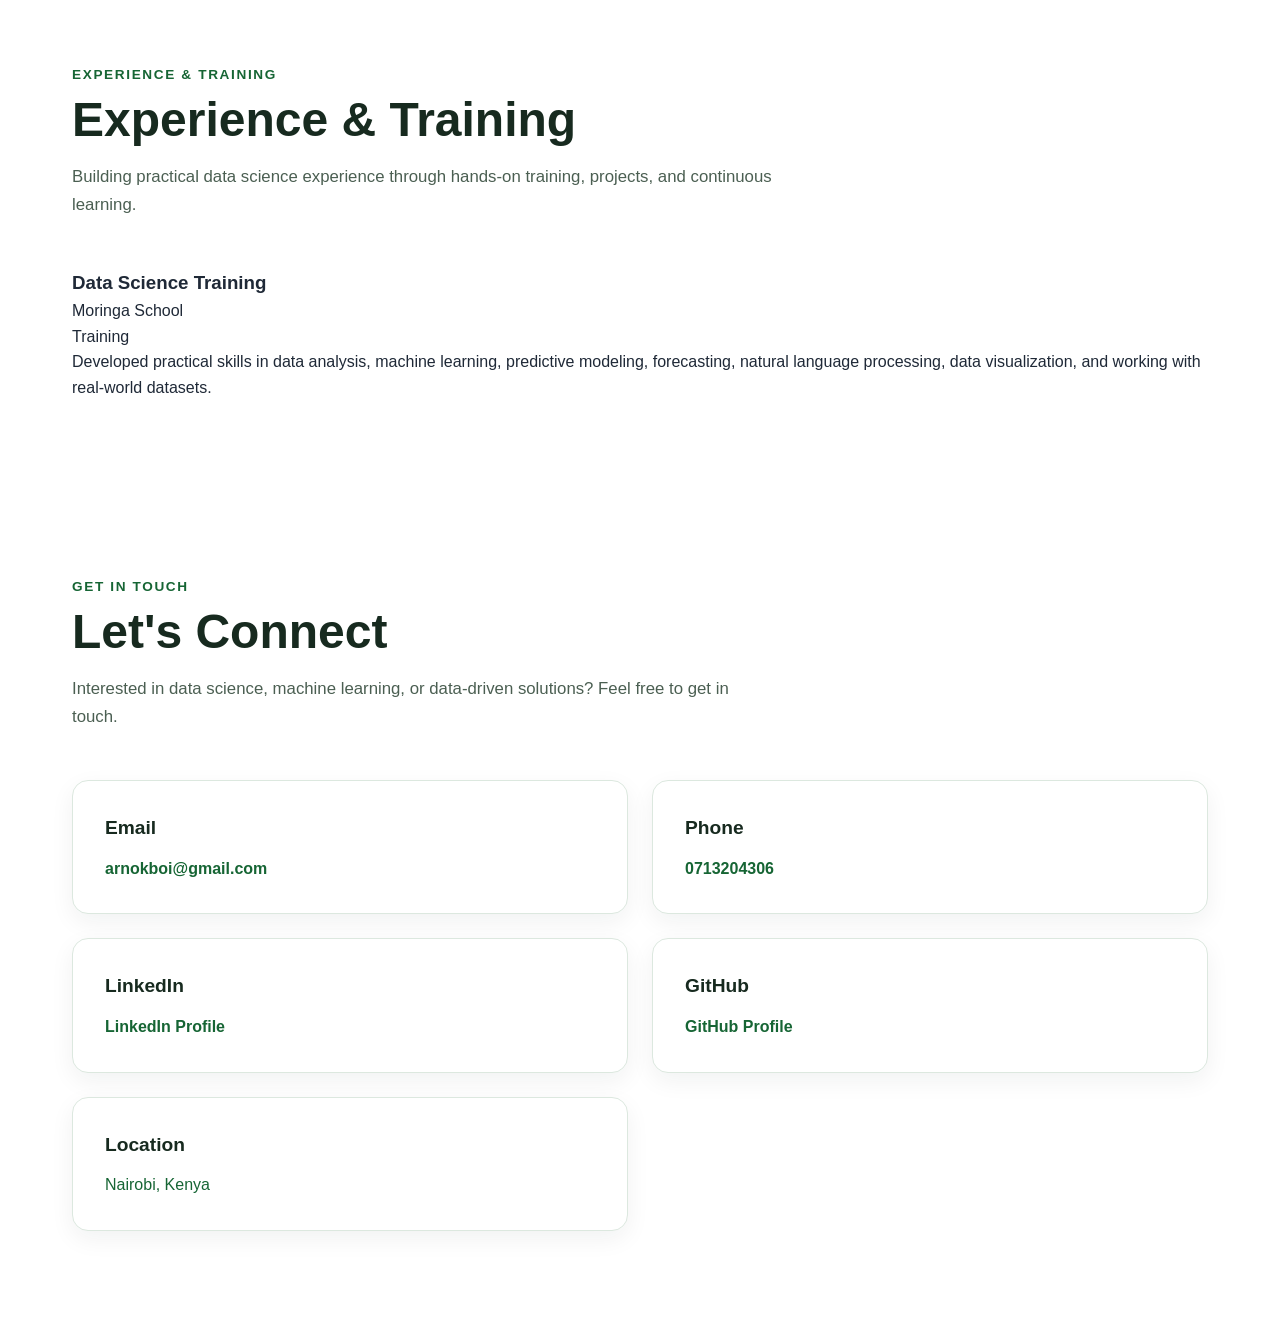
==== commit 887e2ba0: "Add CV request to navigation" ====
--- a/index.html
+++ b/index.html
@@ -29,6 +29,7 @@
 <li><a href="#skills">Skills</a></li>
 <li><a href="#education">Education</a></li>
 <li><a href="#experience">Experience</a></li>
+<li><a href="#cv-request">Request CV</a></li>
 <li><a href="#contact">Contact</a></li>
             </ul>
         </nav>
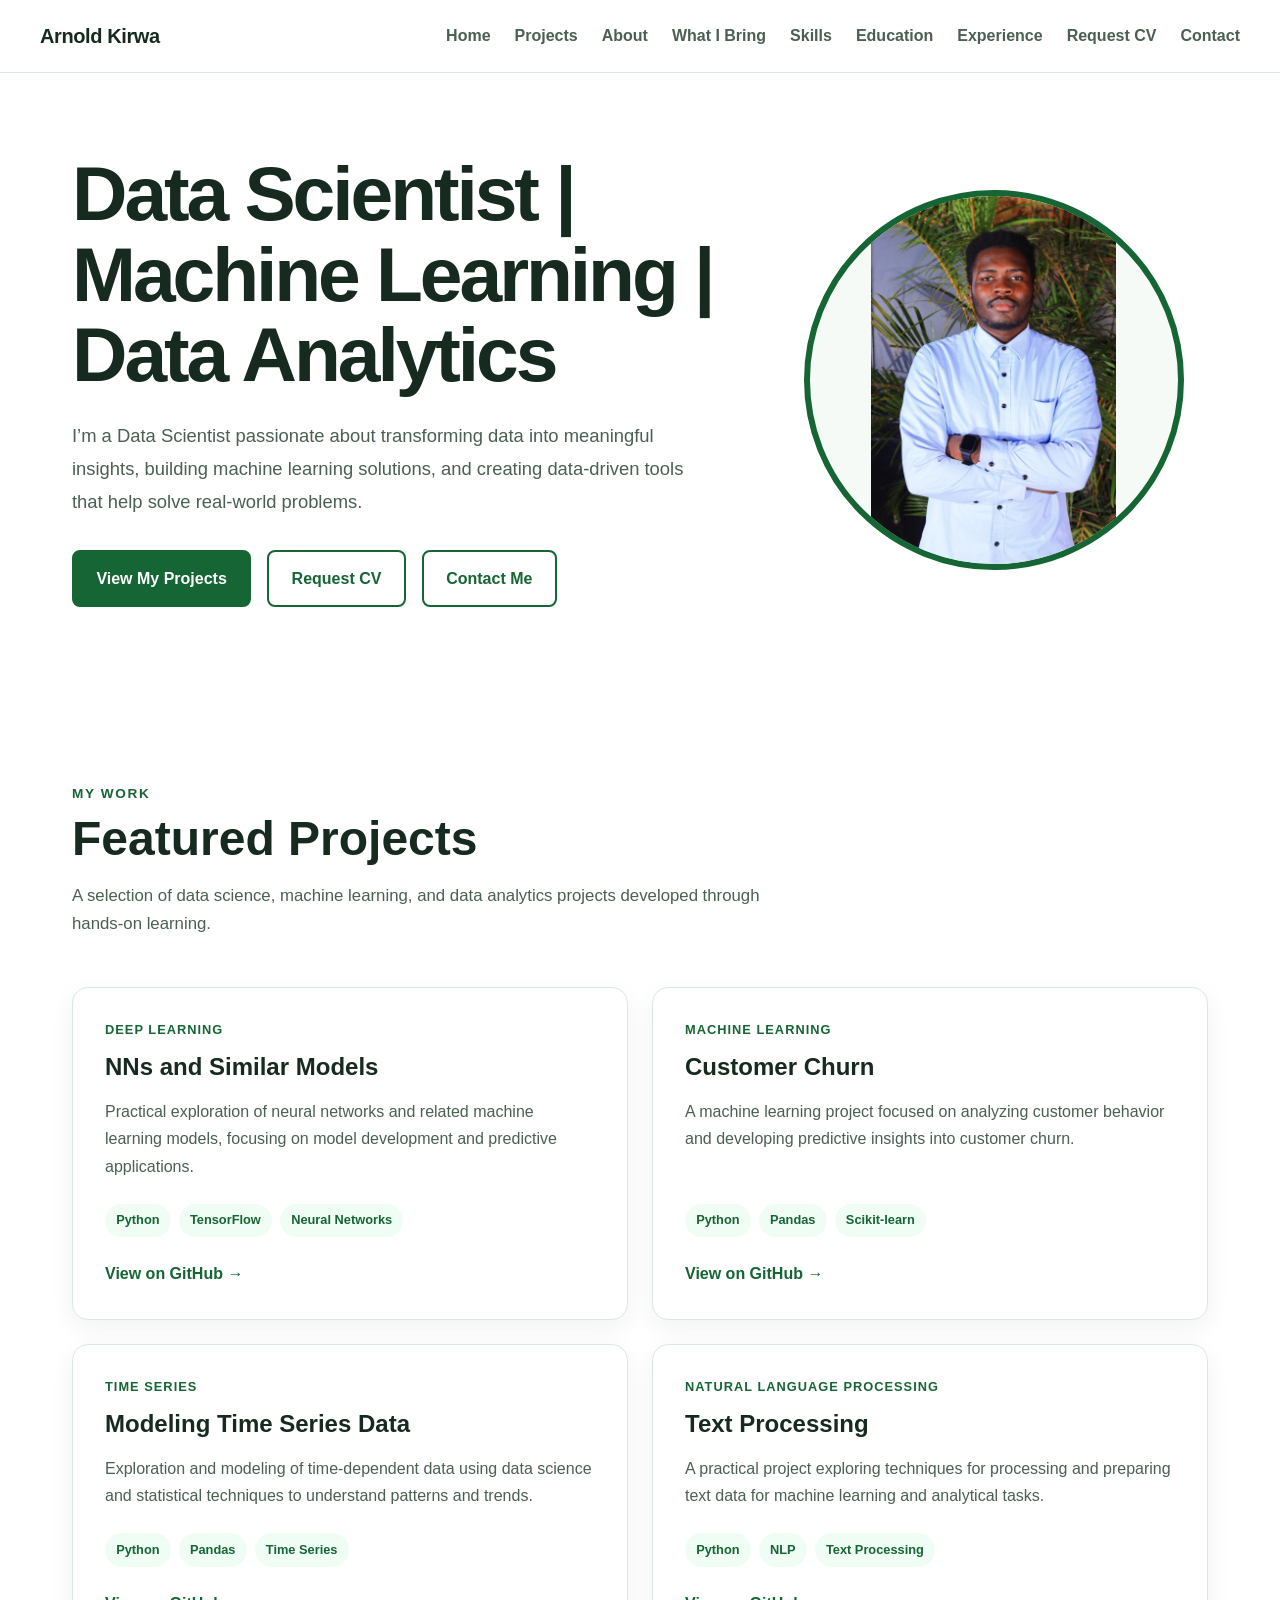
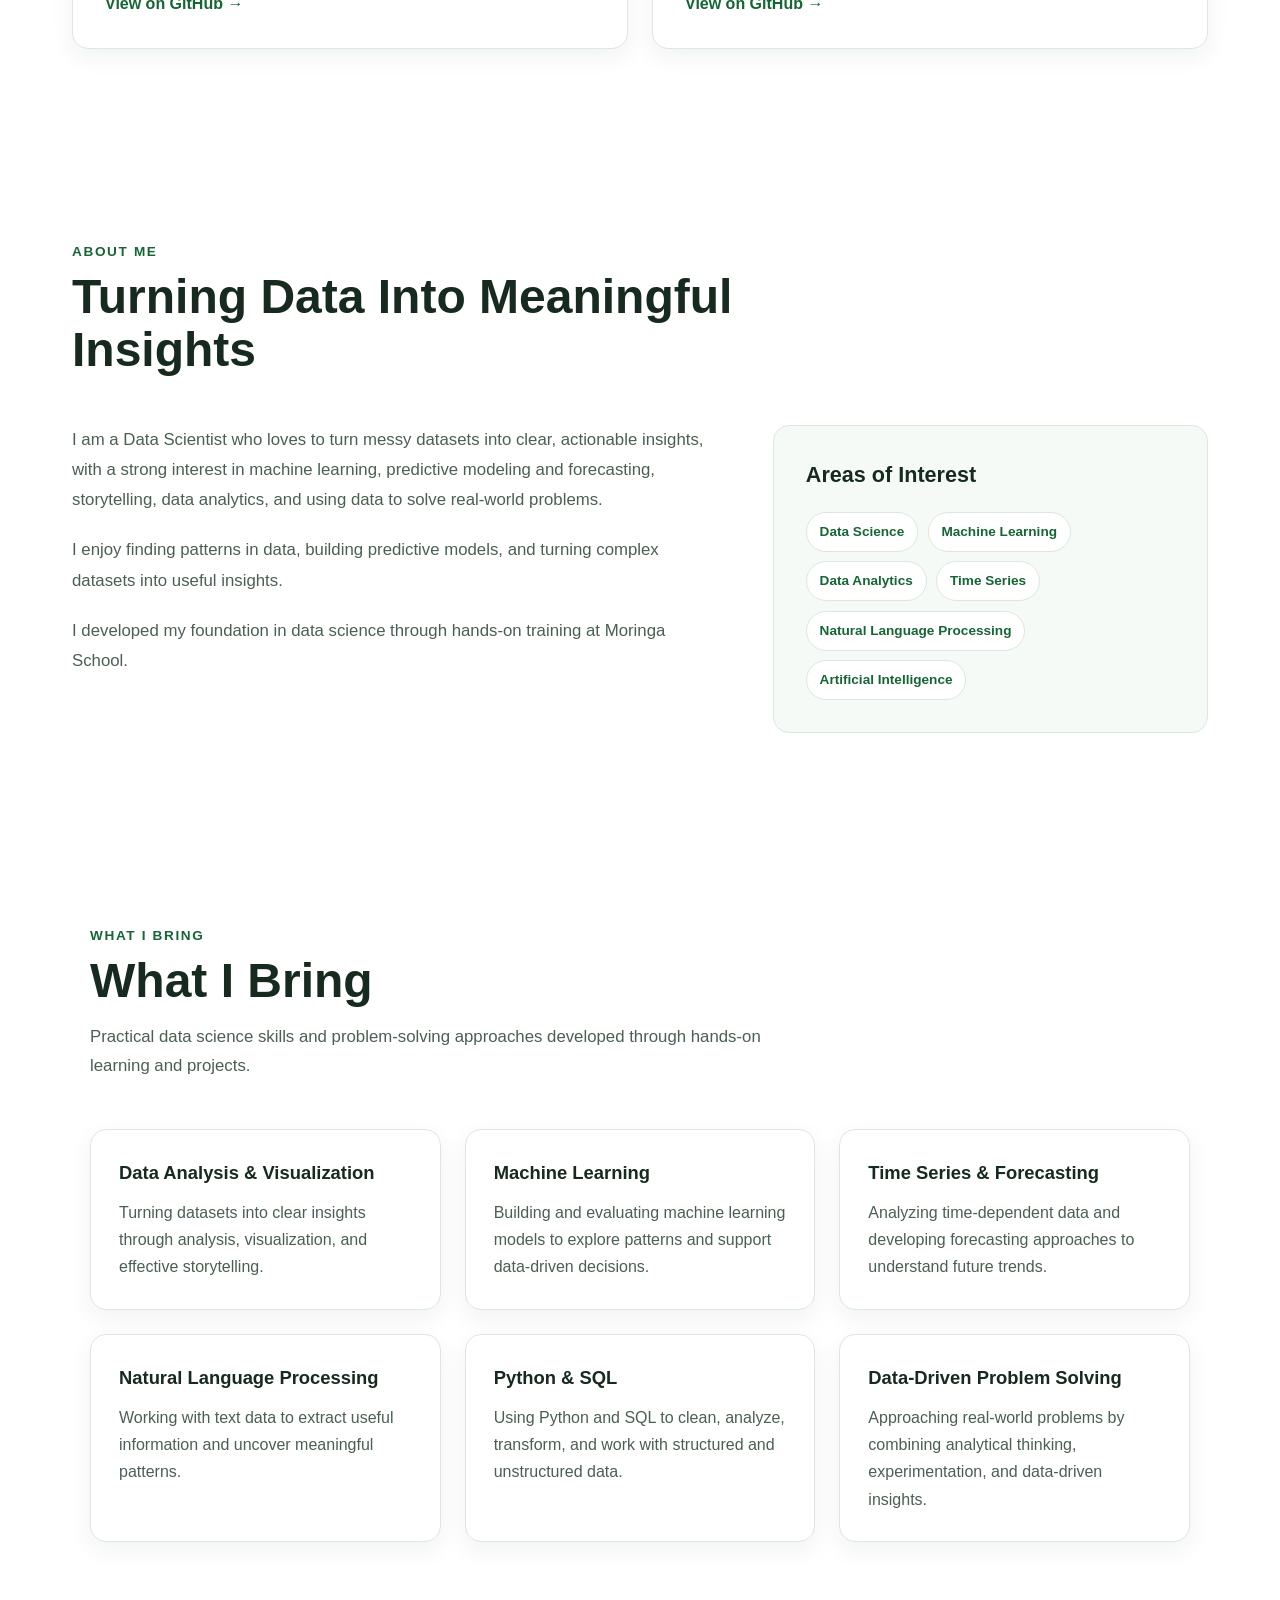
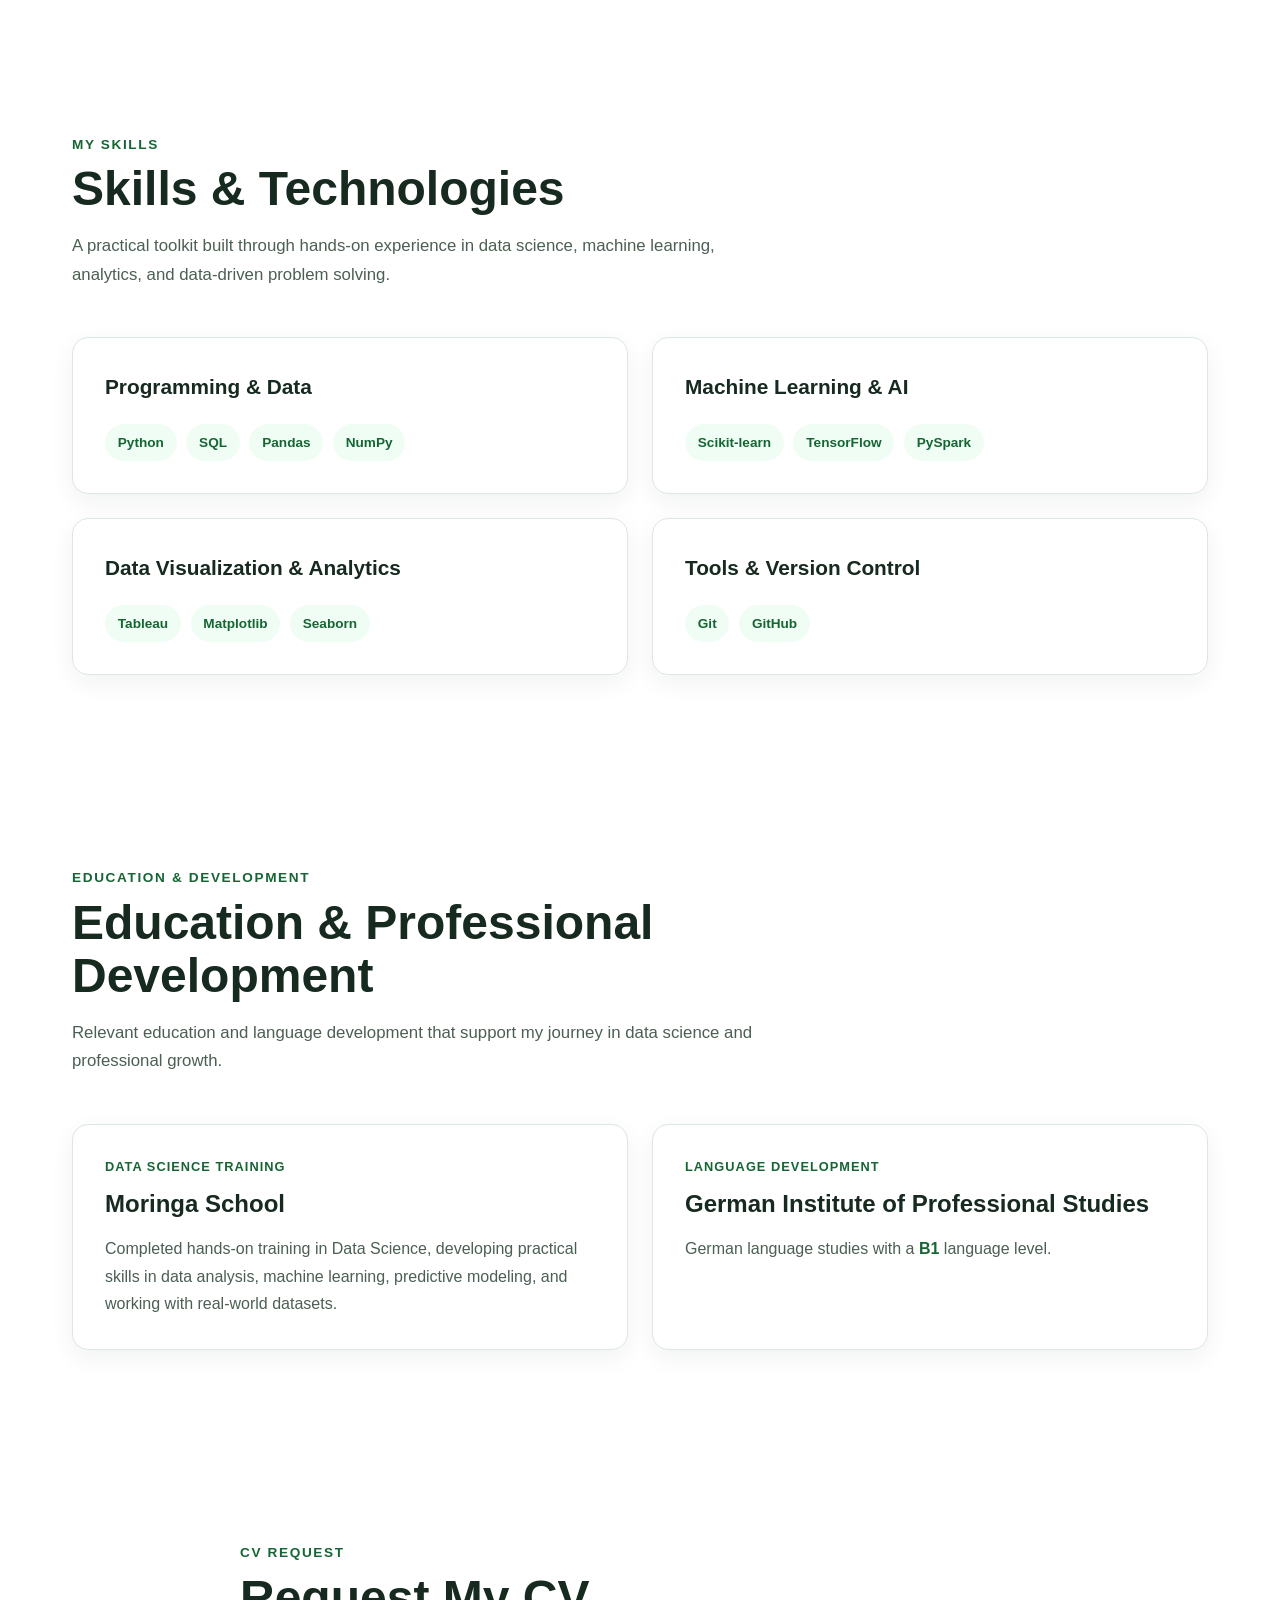
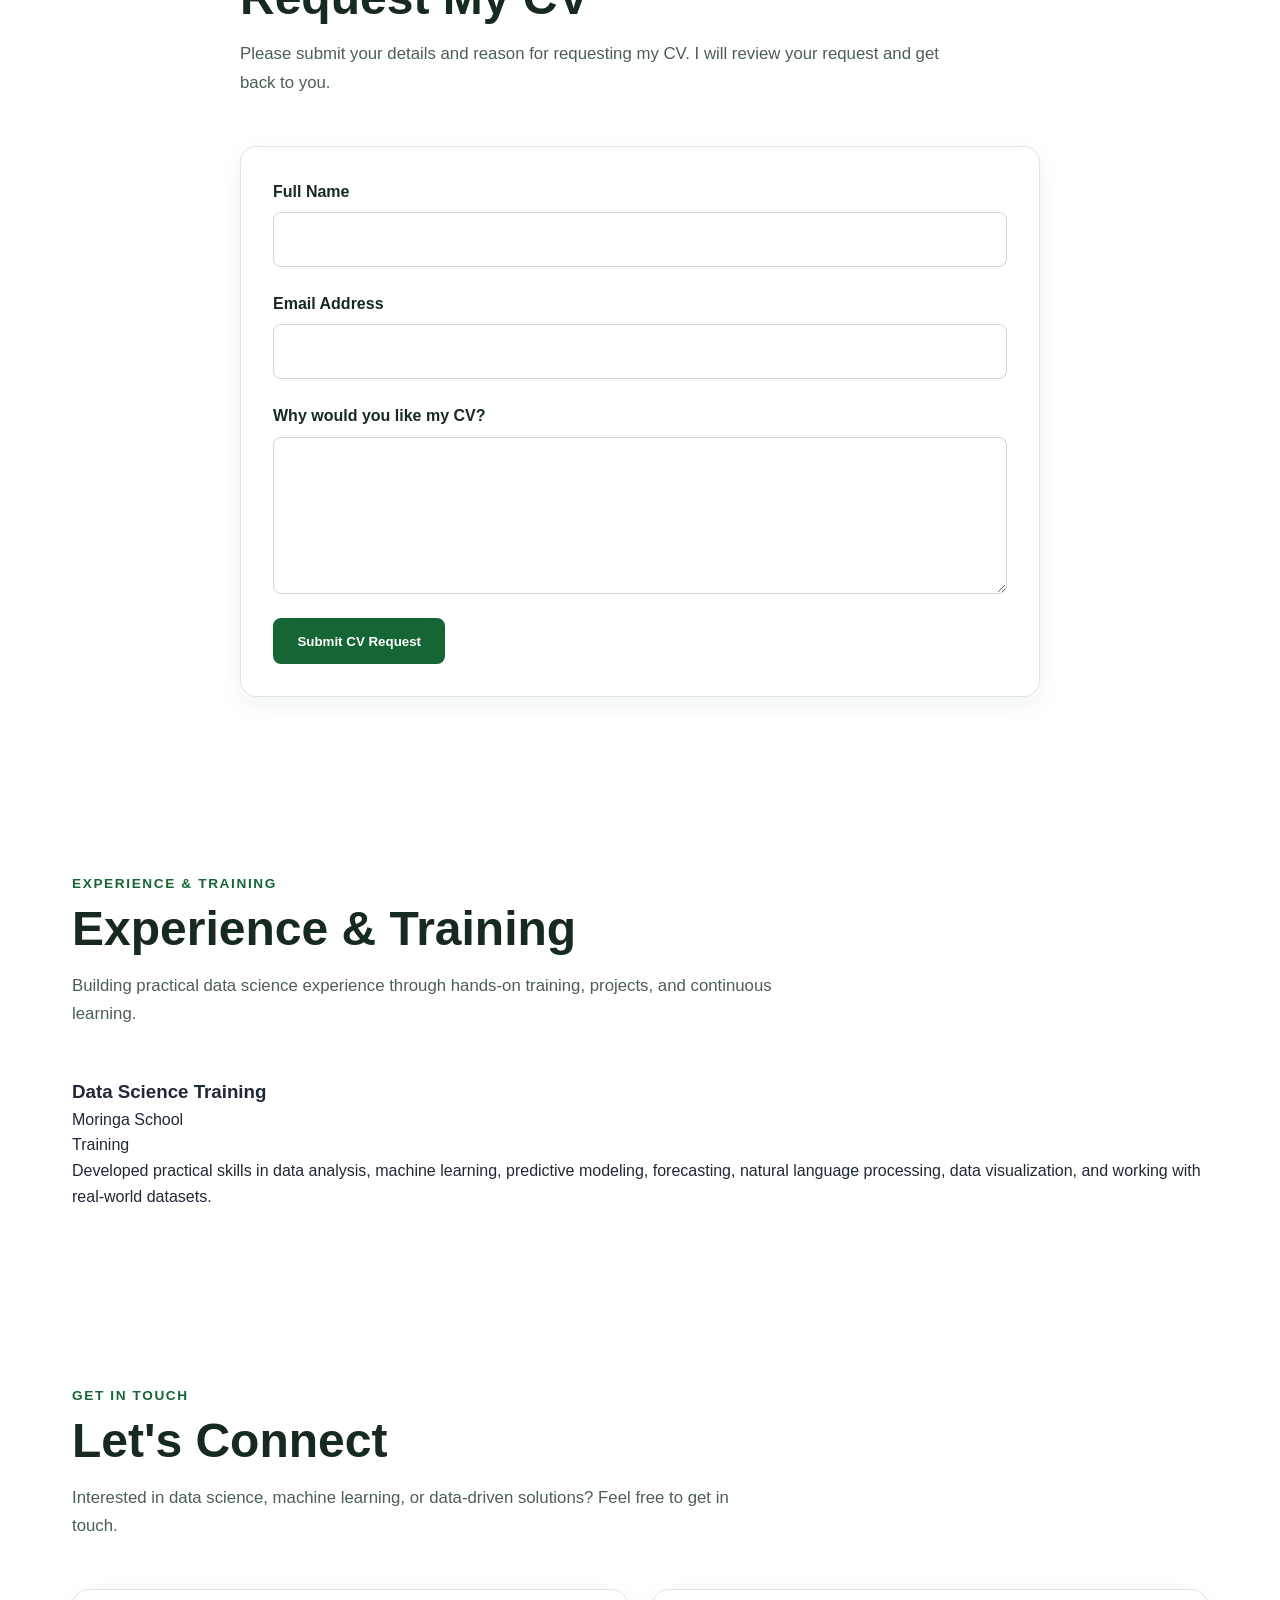
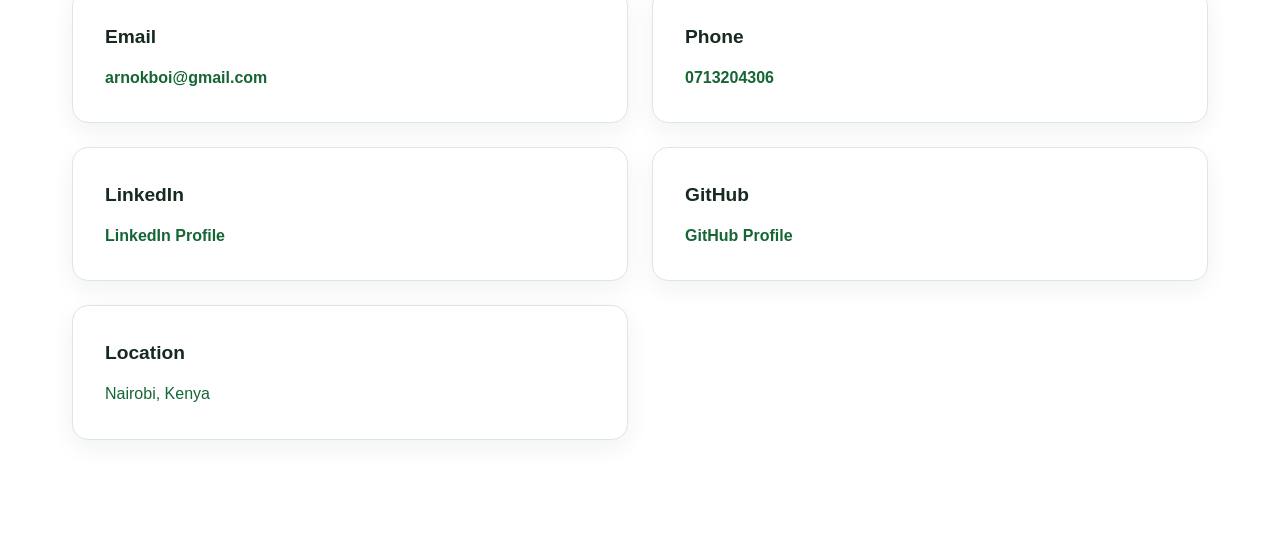
==== commit 837665a5: "Add What I Bring section" ====
--- a/index.html
+++ b/index.html
@@ -26,6 +26,7 @@
 <li><a href="#home">Home</a></li>
 <li><a href="#projects">Projects</a></li>
 <li><a href="#about">About</a></li>
+<li><a href="#what-i-bring">What I Bring</a></li>
 <li><a href="#skills">Skills</a></li>
 <li><a href="#education">Education</a></li>
 <li><a href="#experience">Experience</a></li>
@@ -306,6 +307,77 @@
 
 </section>
 
+<section id="what-i-bring">
+
+    <div class="what-i-bring-container">
+
+        <div class="section-heading">
+            <p class="section-label">WHAT I BRING</p>
+
+            <h2>What I Bring</h2>
+
+            <p>
+                Practical data science skills and problem-solving approaches
+                developed through hands-on learning and projects.
+            </p>
+        </div>
+
+        <div class="highlights-grid">
+
+            <div class="highlight-card">
+                <h3>Data Analysis & Visualization</h3>
+                <p>
+                    Turning datasets into clear insights through analysis,
+                    visualization, and effective storytelling.
+                </p>
+            </div>
+
+            <div class="highlight-card">
+                <h3>Machine Learning</h3>
+                <p>
+                    Building and evaluating machine learning models to explore
+                    patterns and support data-driven decisions.
+                </p>
+            </div>
+
+            <div class="highlight-card">
+                <h3>Time Series & Forecasting</h3>
+                <p>
+                    Analyzing time-dependent data and developing forecasting
+                    approaches to understand future trends.
+                </p>
+            </div>
+
+            <div class="highlight-card">
+                <h3>Natural Language Processing</h3>
+                <p>
+                    Working with text data to extract useful information and
+                    uncover meaningful patterns.
+                </p>
+            </div>
+
+            <div class="highlight-card">
+                <h3>Python & SQL</h3>
+                <p>
+                    Using Python and SQL to clean, analyze, transform, and
+                    work with structured and unstructured data.
+                </p>
+            </div>
+
+            <div class="highlight-card">
+                <h3>Data-Driven Problem Solving</h3>
+                <p>
+                    Approaching real-world problems by combining analytical
+                    thinking, experimentation, and data-driven insights.
+                </p>
+            </div>
+
+        </div>
+
+    </div>
+
+</section>
+
 
 <section id="skills">
 
--- a/css/style.css
+++ b/css/style.css
@@ -810,4 +810,45 @@
     color: #4b5f52;
     line-height: 1.8;
     font-size: 1.05rem;
+}
+
+#what-i-bring {
+    padding-top: 6rem;
+    padding-bottom: 6rem;
+}
+
+.what-i-bring-container {
+    max-width: 1100px;
+    margin: 0 auto;
+}
+
+.highlights-grid {
+    display: grid;
+    grid-template-columns: repeat(3, 1fr);
+    gap: 1.5rem;
+}
+
+.highlight-card {
+    padding: 1.75rem;
+    background-color: #ffffff;
+    border: 1px solid #dce8df;
+    border-radius: 16px;
+    box-shadow: 0 8px 24px rgba(23, 42, 31, 0.06);
+}
+
+.highlight-card h3 {
+    margin-bottom: 0.75rem;
+    color: #172a1f;
+    font-size: 1.15rem;
+}
+
+.highlight-card p {
+    color: #4b5f52;
+    line-height: 1.7;
+}
+
+@media (max-width: 768px) {
+    .highlights-grid {
+        grid-template-columns: 1fr;
+    }
 }
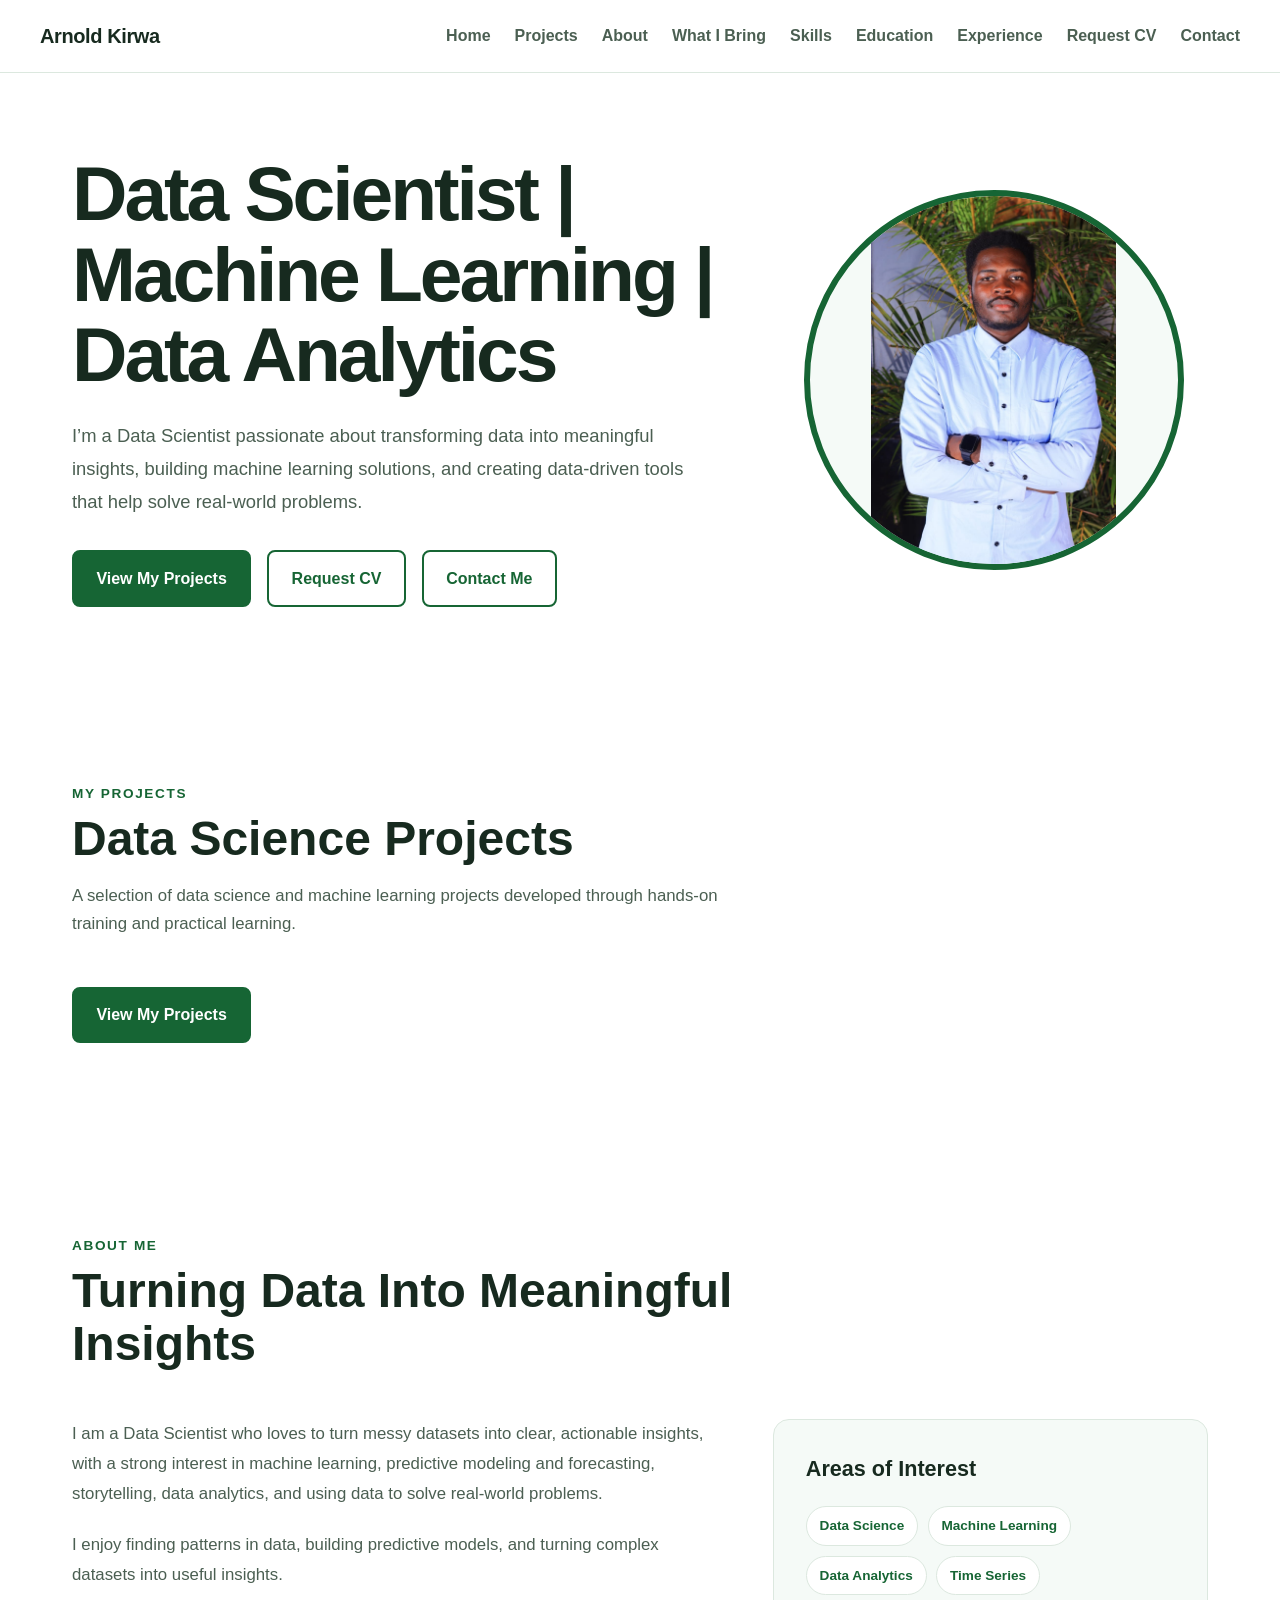
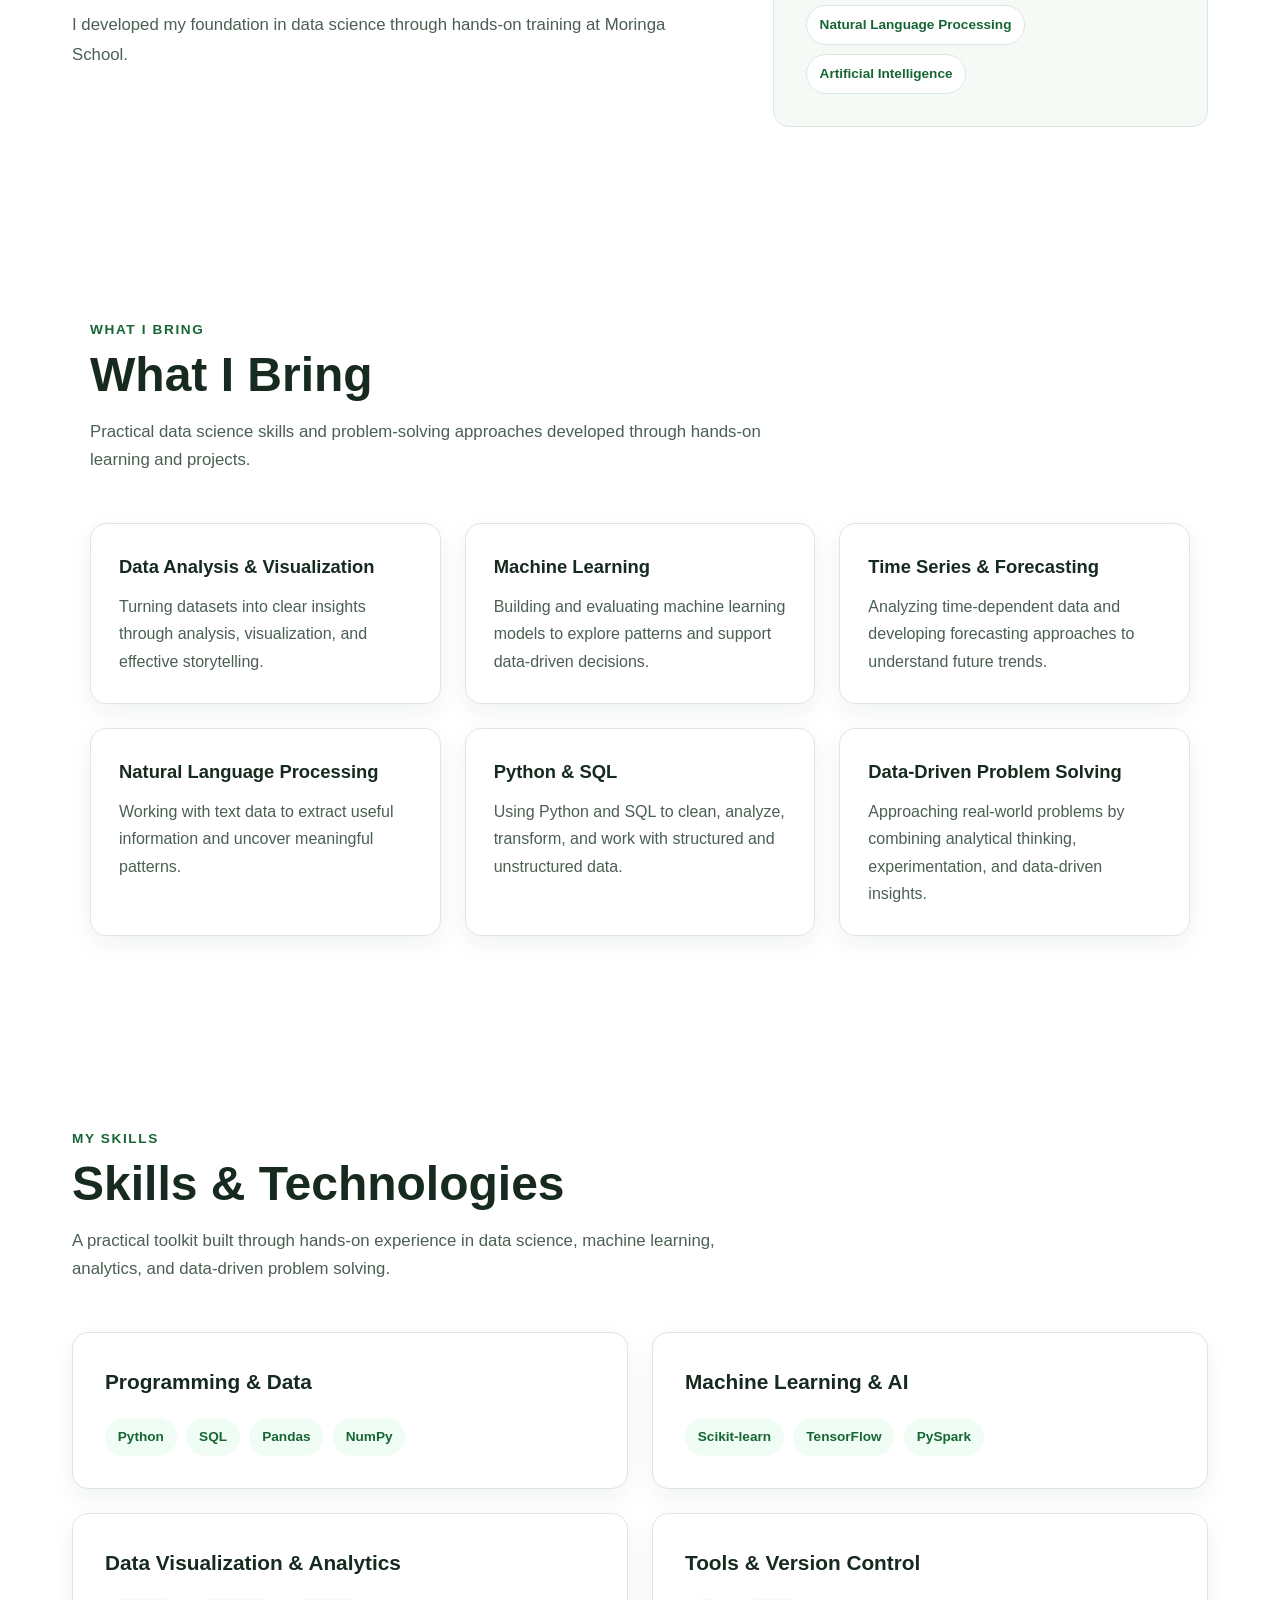
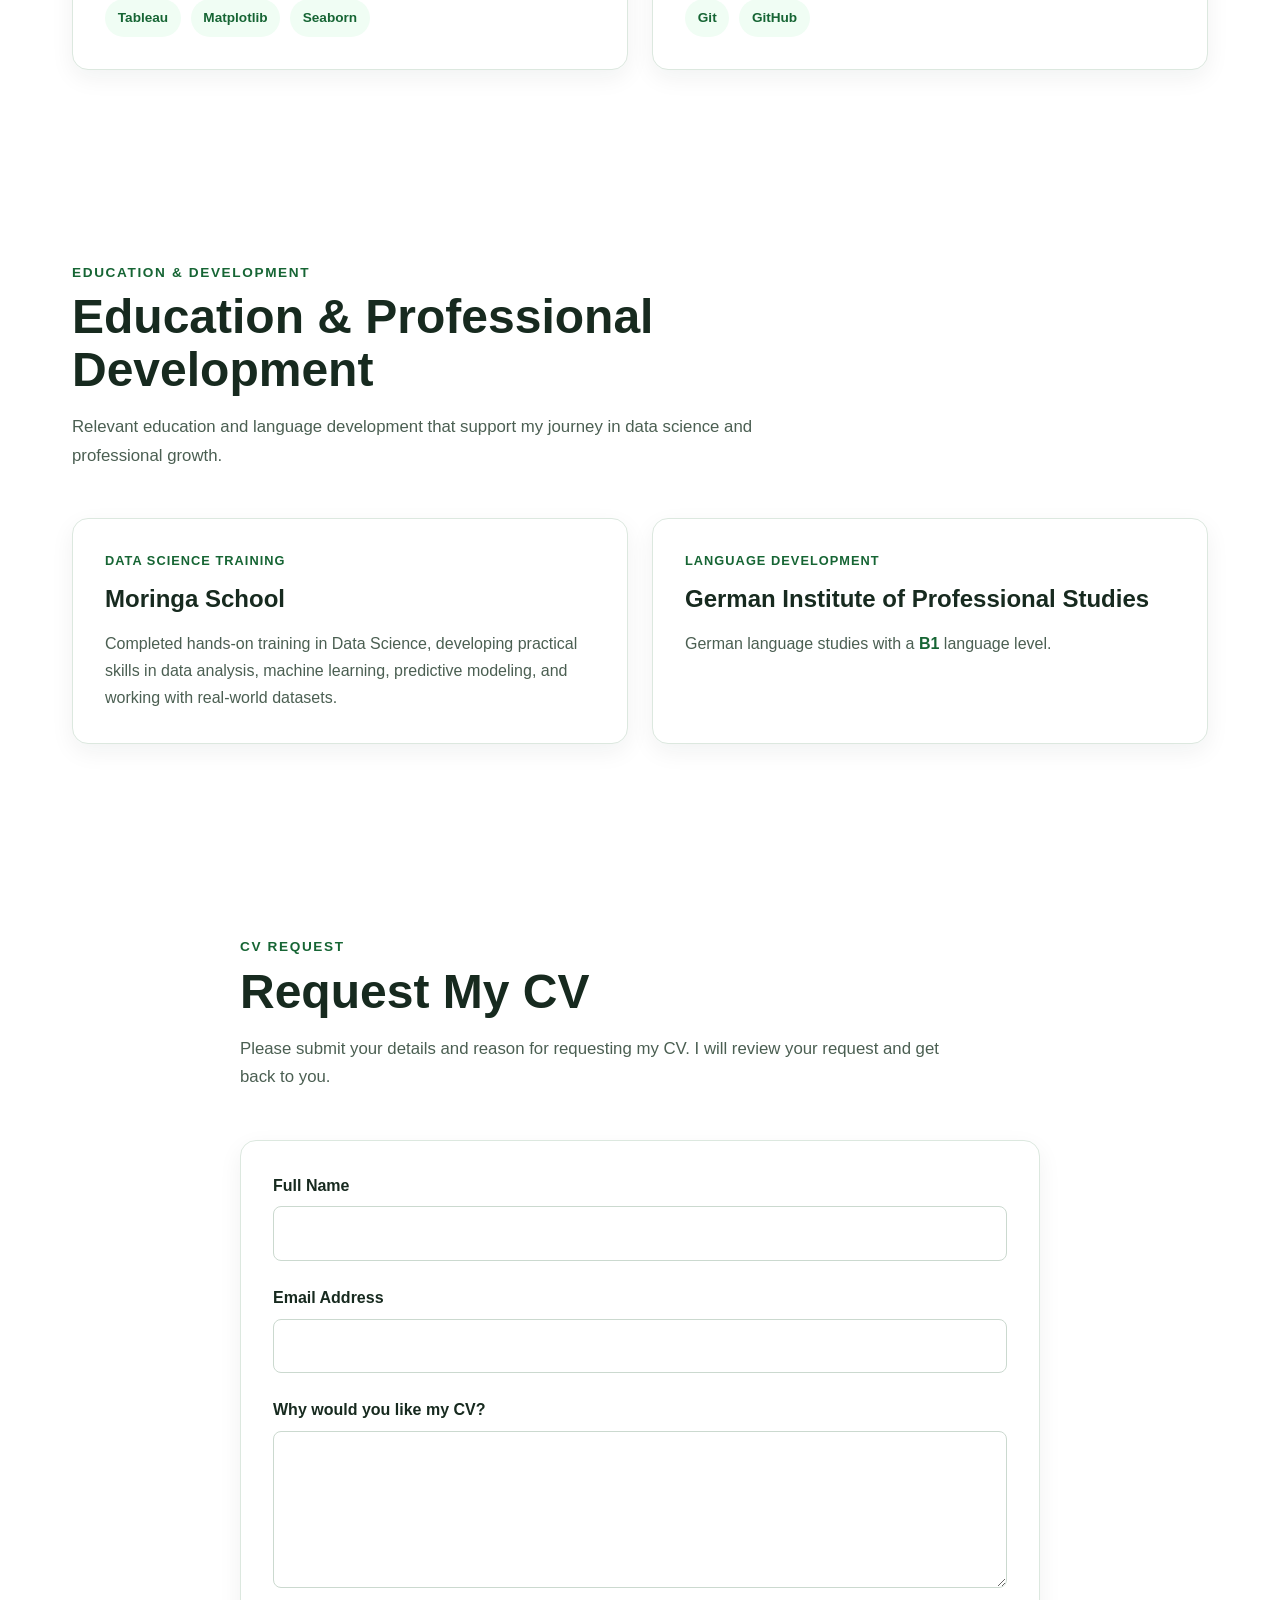
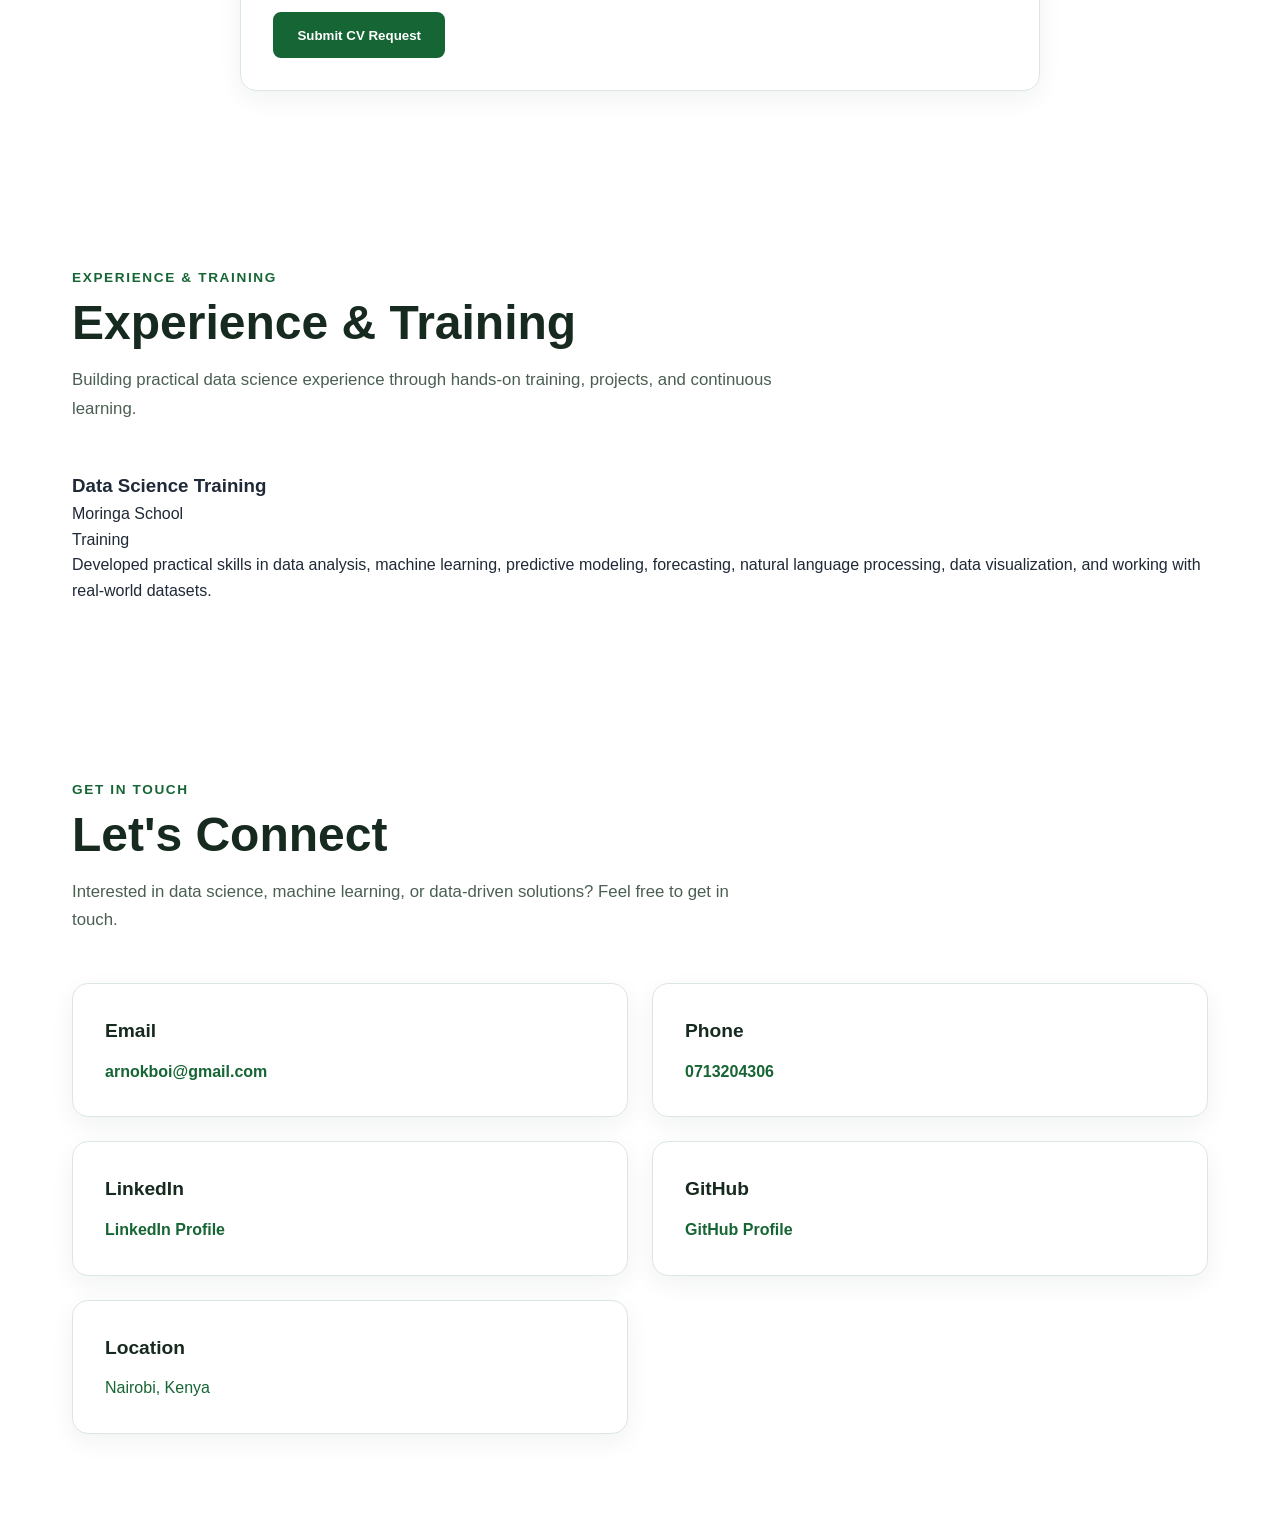
==== commit afc90e22: "Add dedicated projects page" ====
--- a/index.html
+++ b/index.html
@@ -78,180 +78,35 @@
     </div>
 </section>
 
+
+<section id="projects">
+
+    <div class="projects-container">
+
+        <div class="section-heading">
+            <p class="section-label">MY PROJECTS</p>
+
+            <h2>Data Science Projects</h2>
+
+            <p>
+                A selection of data science and machine learning projects
+                developed through hands-on training and practical learning.
+            </p>
+        </div>
+
+        <div class="projects-page-link">
+
+            <a href="projects.html" class="btn btn-primary">
+                View My Projects
+            </a>
+
+        </div>
+
+    </div>
+
+</section>
+
             
-
-
- <section id="projects">
-
-    <div class="projects-container">
-
-        <div class="section-heading">
-            <p class="section-label">MY WORK</p>
-
-            <h2>Featured Projects</h2>
-
-            <p>
-                A selection of data science, machine learning, and
-                data analytics projects developed through hands-on learning.
-            </p>
-        </div>
-
-        <div class="projects-grid">
-
-            <!-- Project 1 -->
-            <article class="project-card">
-
-                <div class="project-content">
-
-                    <p class="project-category">
-                        Deep Learning
-                    </p>
-
-                    <h3>NNs and Similar Models</h3>
-
-                    <p>
-                        Practical exploration of neural networks and
-                        related machine learning models, focusing on
-                        model development and predictive applications.
-                    </p>
-
-                    <div class="project-technologies">
-                        <span>Python</span>
-                        <span>TensorFlow</span>
-                        <span>Neural Networks</span>
-                    </div>
-
-                    <a
-                        href="https://github.com/arnokboi-commits/NNs-and-Similar-Models"
-                        class="project-link"
-                        target="_blank"
-                        rel="noopener noreferrer"
-                    >
-                        View on GitHub →
-                    </a>
-
-                </div>
-
-            </article>
-
-
-            <!-- Project 2 -->
-            <article class="project-card">
-
-                <div class="project-content">
-
-                    <p class="project-category">
-                        Machine Learning
-                    </p>
-
-                    <h3>Customer Churn</h3>
-
-                    <p>
-                        A machine learning project focused on analyzing
-                        customer behavior and developing predictive
-                        insights into customer churn.
-                    </p>
-
-                    <div class="project-technologies">
-                        <span>Python</span>
-                        <span>Pandas</span>
-                        <span>Scikit-learn</span>
-                    </div>
-
-                    <a
-                        href="https://github.com/arnokboi-commits/customer-churn"
-                        class="project-link"
-                        target="_blank"
-                        rel="noopener noreferrer"
-                    >
-                        View on GitHub →
-                    </a>
-
-                </div>
-
-            </article>
-
-
-            <!-- Project 3 -->
-            <article class="project-card">
-
-                <div class="project-content">
-
-                    <p class="project-category">
-                        Time Series
-                    </p>
-
-                    <h3>Modeling Time Series Data</h3>
-
-                    <p>
-                        Exploration and modeling of time-dependent data
-                        using data science and statistical techniques
-                        to understand patterns and trends.
-                    </p>
-
-                    <div class="project-technologies">
-                        <span>Python</span>
-                        <span>Pandas</span>
-                        <span>Time Series</span>
-                    </div>
-
-                    <a
-                    href="https://github.com/arnokboi-commits/Modeling-Time-Series-Data"
-                        class="project-link"
-                        target="_blank"
-                        rel="noopener noreferrer"
-                    >
-                        View on GitHub →
-                    </a>
-
-                </div>
-
-            </article>
-
-
-            <!-- Project 4 -->
-            <article class="project-card">
-
-                <div class="project-content">
-
-                    <p class="project-category">
-                        Natural Language Processing
-                    </p>
-
-                    <h3>Text Processing</h3>
-
-                    <p>
-                        A practical project exploring techniques for
-                        processing and preparing text data for
-                        machine learning and analytical tasks.
-                    </p>
-
-                    <div class="project-technologies">
-                        <span>Python</span>
-                        <span>NLP</span>
-                        <span>Text Processing</span>
-                    </div>
-
-                    <a
-                        href="https://github.com/arnokboi-commits/text-processing"
-                        class="project-link"
-                        target="_blank"
-                        rel="noopener noreferrer"
-                    >
-                        View on GitHub →
-                    </a>
-
-                </div>
-
-            </article>
-
-        </div>
-
-    </div>
-
-</section>
-
-
 <section id="about">
 
     <div class="about-container">
--- a/css/style.css
+++ b/css/style.css
@@ -851,4 +851,55 @@
     .highlights-grid {
         grid-template-columns: 1fr;
     }
+}
+
+#projects-page {
+    padding-top: 6rem;
+    padding-bottom: 6rem;
+}
+
+.projects-page-container {
+    max-width: 1100px;
+    margin: 0 auto;
+}
+
+.projects-page-grid {
+    display: grid;
+    grid-template-columns: repeat(2, 1fr);
+    gap: 2rem;
+    margin-top: 3rem;
+}
+
+.project-page-card {
+    padding: 2rem;
+    background-color: #ffffff;
+    border: 1px solid #dce8df;
+    border-radius: 16px;
+    box-shadow: 0 8px 24px rgba(23, 42, 31, 0.06);
+}
+
+.project-page-card h2 {
+    margin-bottom: 0.75rem;
+    color: #172a1f;
+    font-size: 1.35rem;
+}
+
+.project-page-card p {
+    margin-bottom: 1.5rem;
+    color: #4b5f52;
+    line-height: 1.7;
+}
+
+.project-page-card .btn {
+    margin-top: 0.5rem;
+}
+
+@media (max-width: 768px) {
+    .projects-page-grid {
+        grid-template-columns: 1fr;
+    }
+}
+
+.projects-page-link {
+    margin-top: 2rem;
 }
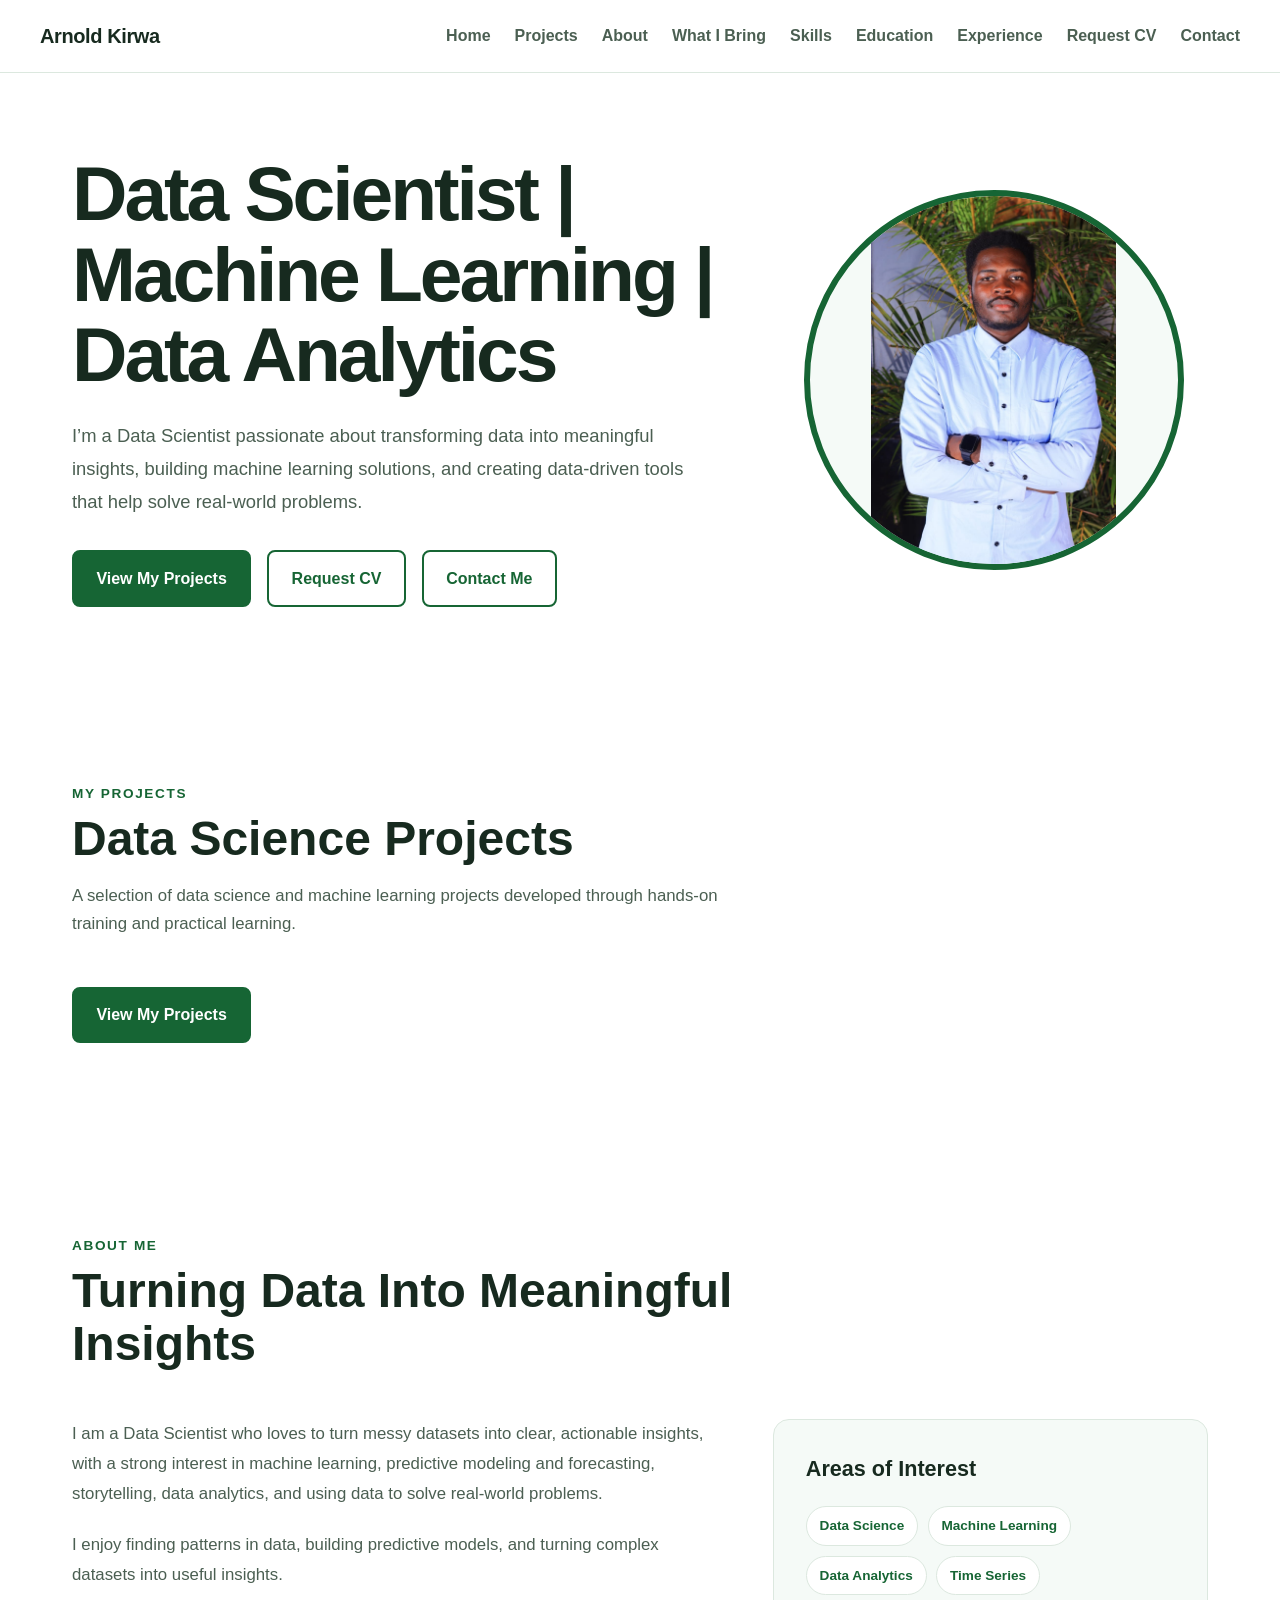
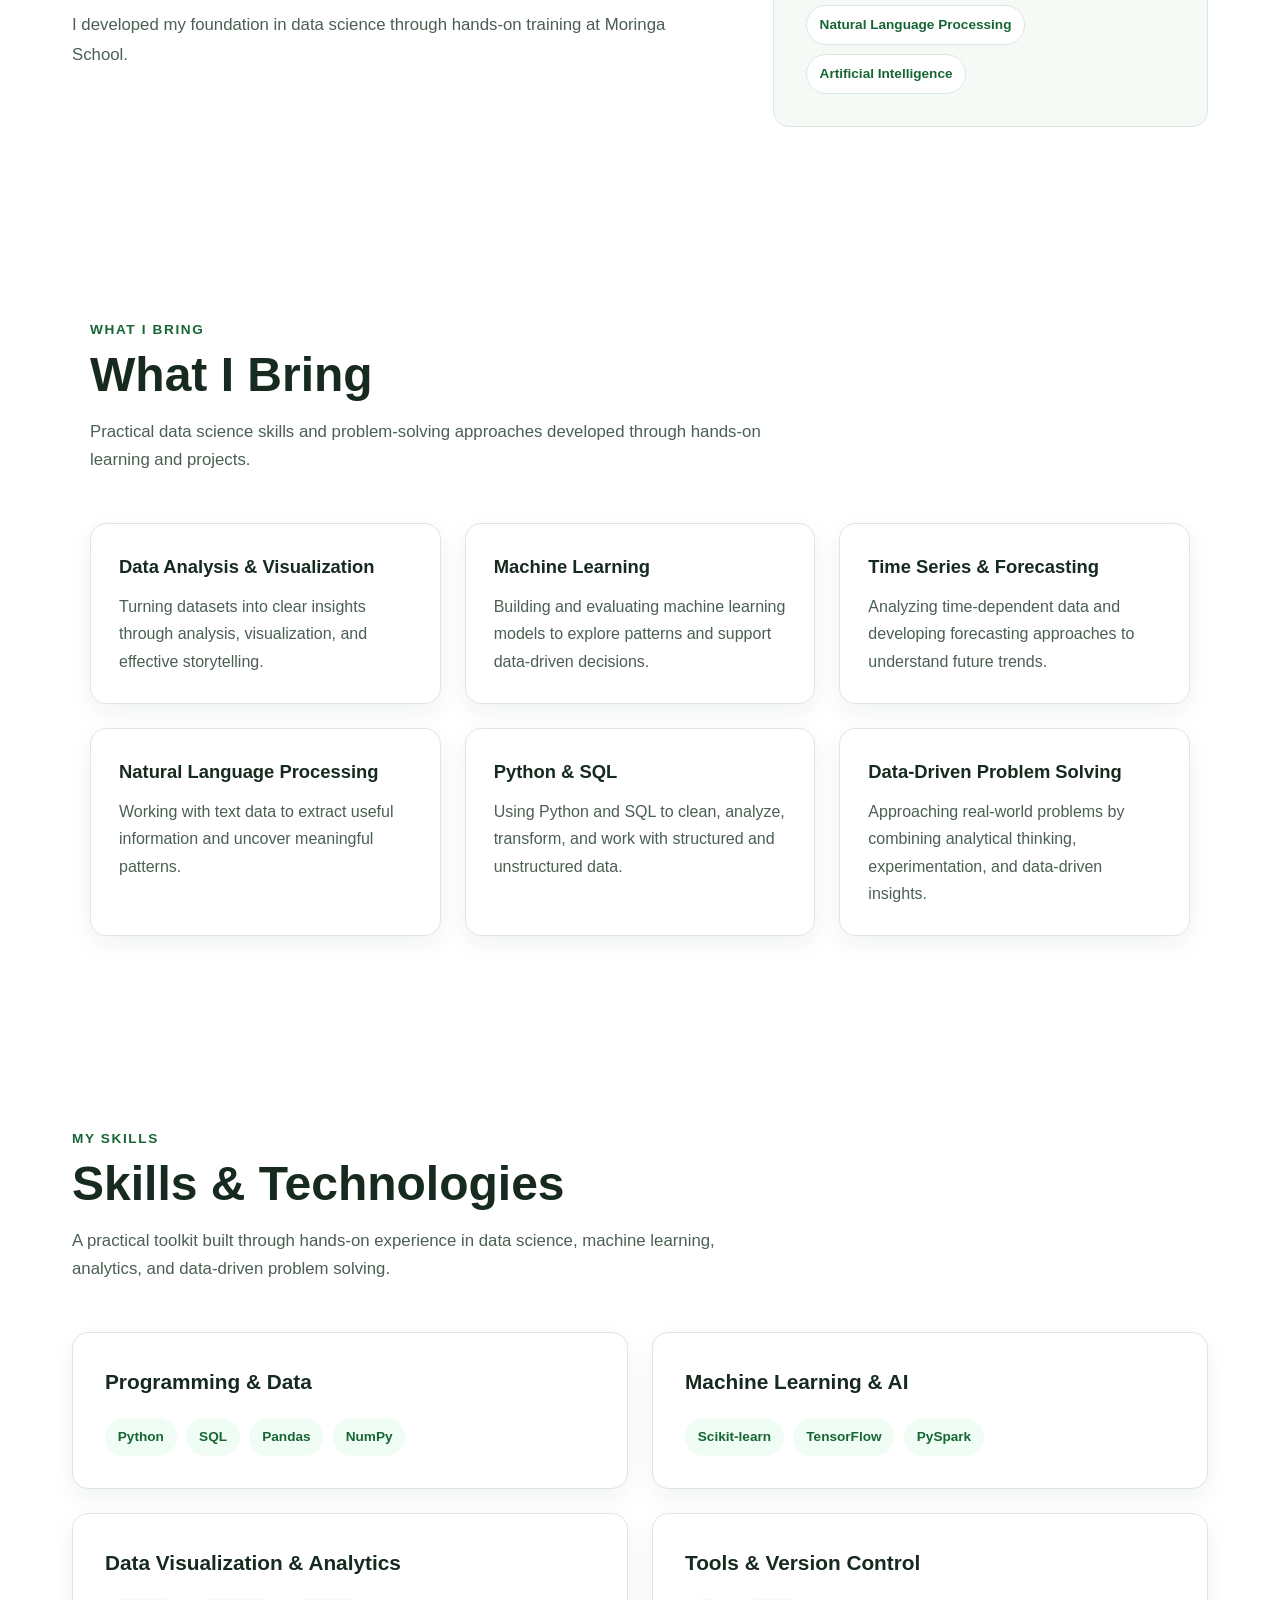
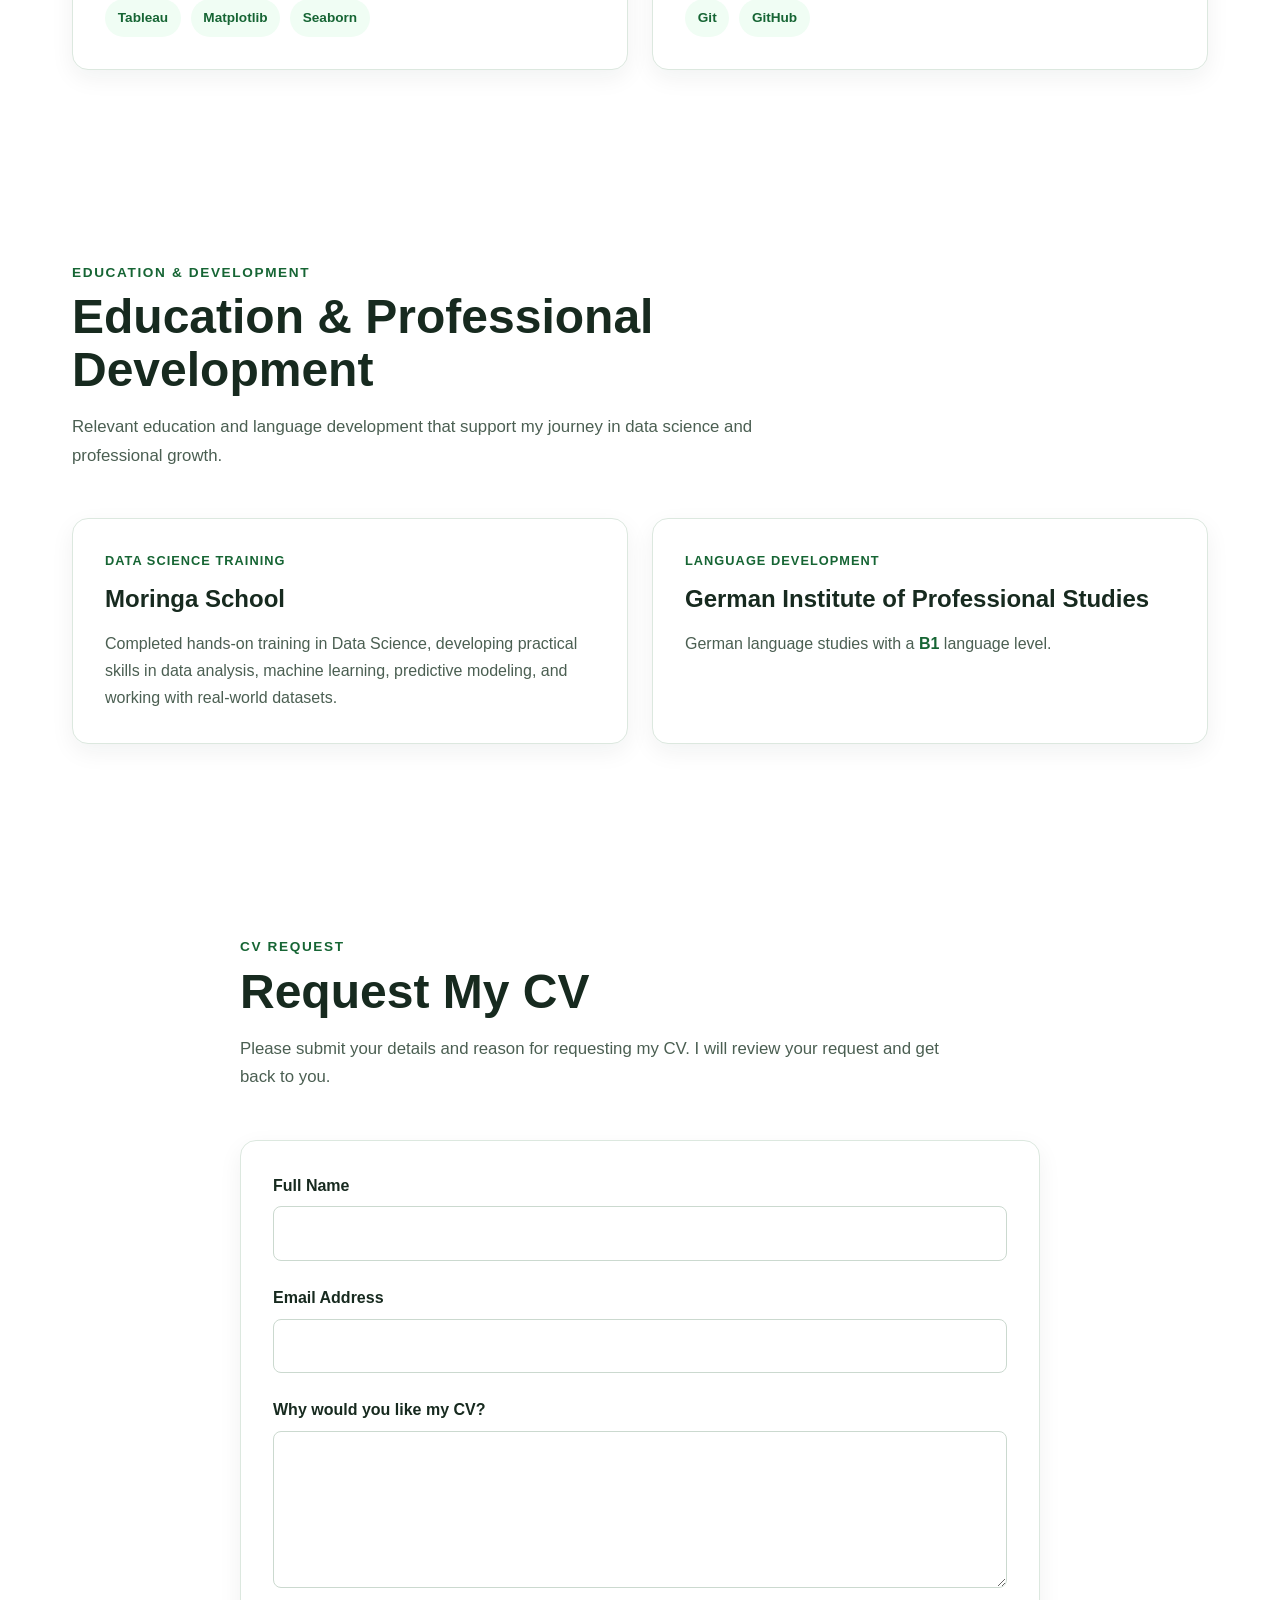
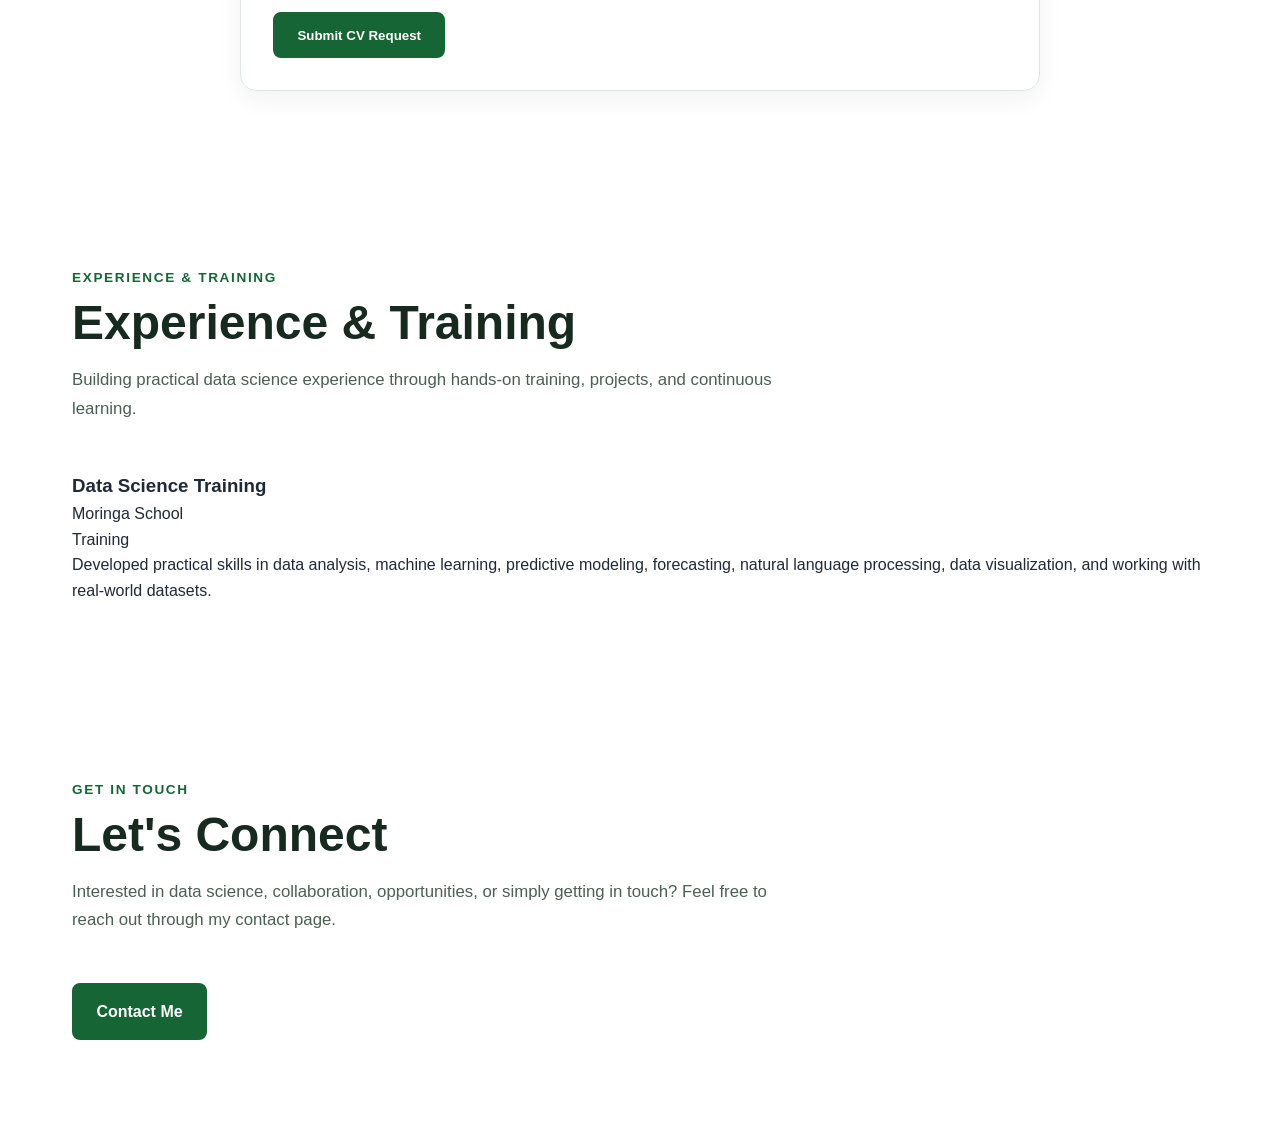
==== commit 5559ae88: "Add dedicated contact page" ====
--- a/index.html
+++ b/index.html
@@ -491,87 +491,28 @@
 
 
 <section id="contact">
- 
+
     <div class="contact-container">
 
         <div class="section-heading">
+
             <p class="section-label">GET IN TOUCH</p>
 
             <h2>Let's Connect</h2>
 
             <p>
-                Interested in data science, machine learning, or
-                data-driven solutions? Feel free to get in touch.
-            </p>
-        </div>
-
-
-        <div class="contact-grid">
-
-            <!-- Email -->
-            <div class="contact-item">
-
-                <h3>Email</h3>
-
-                <a href="mailto:arnokboi@gmail.com">
-                    arnokboi@gmail.com
-                </a>
-
-            </div>
-
-
-            <!-- Phone -->
-            <div class="contact-item">
-
-                <h3>Phone</h3>
-
-                <a href="tel:+254713204306">
-                    0713204306
-                </a>
-
-            </div>
-
-
-            <!-- LinkedIn -->
-            <div class="contact-item">
-
-                <h3>LinkedIn</h3>
-
-                <a
-                    href="https://www.linkedin.com/in/arnold-kirwa-464265239"
-                    target="_blank"
-                    rel="noopener noreferrer"
-                >
-                    LinkedIn Profile
-                </a>
-
-            </div>
-
-
-            <!-- GitHub -->
-            <div class="contact-item">
-
-                <h3>GitHub</h3>
-
-                <a
-                    href="https://github.com/arnokboi-commits"
-                    target="_blank"
-                    rel="noopener noreferrer"
-                >
-                    GitHub Profile
-                </a>
-
-            </div>
-
-
-            <!-- Location -->
-            <div class="contact-item">
-
-                <h3>Location</h3>
-
-                <p>Nairobi, Kenya</p>
-
-            </div>
+                Interested in data science, collaboration, opportunities,
+                or simply getting in touch? Feel free to reach out through
+                my contact page.
+            </p>
+
+        </div>
+
+        <div class="contact-page-link">
+
+            <a href="contact.html" class="btn btn-primary">
+                Contact Me
+            </a>
 
         </div>
 
--- a/css/style.css
+++ b/css/style.css
@@ -615,40 +615,7 @@
     margin: 0 auto;
 }
 
-.contact-grid {
-    display: grid;
-    grid-template-columns: repeat(2, 1fr);
-    gap: 1.5rem;
-}
-
-.contact-item {
-    padding: 2rem;
-    background-color: #ffffff;
-    border: 1px solid #dce8df;
-    border-radius: 16px;
-    box-shadow: 0 8px 24px rgba(23, 42, 31, 0.06);
-}
-
-.contact-item h3 {
-    margin-bottom: 0.75rem;
-    color: #172a1f;
-    font-size: 1.2rem;
-}
-
-.contact-item a,
-.contact-item p {
-    color: #166534;
-    line-height: 1.6;
-}
-
-.contact-item a {
-    font-weight: 600;
-}
-
-.contact-item a:hover {
-    color: #14532d;
-    text-decoration: underline;
-}
+
 
 /* Contact responsive layout */
 
@@ -902,4 +869,104 @@
 
 .projects-page-link {
     margin-top: 2rem;
+}
+
+.contact-grid {
+    display: grid;
+    grid-template-columns: repeat(2, 1fr);
+    gap: 2rem;
+    margin-top: 3rem;
+}
+
+.contact-item {
+    padding: 2rem;
+    background-color: #ffffff;
+    border: 1px solid #dce8df;
+    border-radius: 16px;
+    box-shadow: 0 8px 24px rgba(23, 42, 31, 0.06);
+}
+
+.contact-item h3 {
+    margin-bottom: 0.75rem;
+    color: #172a1f;
+    font-size: 1.2rem;
+}
+
+.contact-item a,
+.contact-item p {
+    color: #4b5f52;
+    line-height: 1.7;
+}
+
+.contact-item a {
+    display: inline-block;
+    margin-top: 0.5rem;
+    padding: 0.85rem 1.4rem;
+    background-color: #166534;
+    color: #ffffff;
+    border: 2px solid #166534;
+    border-radius: 8px;
+    font-weight: 600;
+    text-decoration: none;
+    transition: all 0.2s ease;
+}
+
+.contact-item a:hover {
+    background-color: #14532d;
+    border-color: #14532d;
+}
+
+.contact-page-link {
+    margin-top: 2rem;
+}
+
+#contact-page {
+    padding-top: 6rem;
+    padding-bottom: 6rem;
+}
+
+.contact-page-container {
+    max-width: 1100px;
+    margin: 0 auto;
+}
+
+.contact-page-grid {
+    display: grid;
+    grid-template-columns: repeat(2, 1fr);
+    gap: 2rem;
+    margin-top: 3rem;
+}
+
+.contact-page-card {
+    padding: 2rem;
+    background-color: #ffffff;
+    border: 1px solid #dce8df;
+    border-radius: 16px;
+    box-shadow: 0 8px 24px rgba(23, 42, 31, 0.06);
+}
+
+.contact-page-card h2 {
+    margin-bottom: 0.75rem;
+    color: #172a1f;
+    font-size: 1.35rem;
+}
+
+.contact-page-card a,
+.contact-page-card p {
+    color: #4b5f52;
+    line-height: 1.7;
+}
+
+.contact-page-card a {
+    text-decoration: none;
+}
+
+.contact-page-card a:hover {
+    color: #166534;
+}
+
+@media (max-width: 768px) {
+    .contact-page-grid {
+        grid-template-columns: 1fr;
+    }
 }
